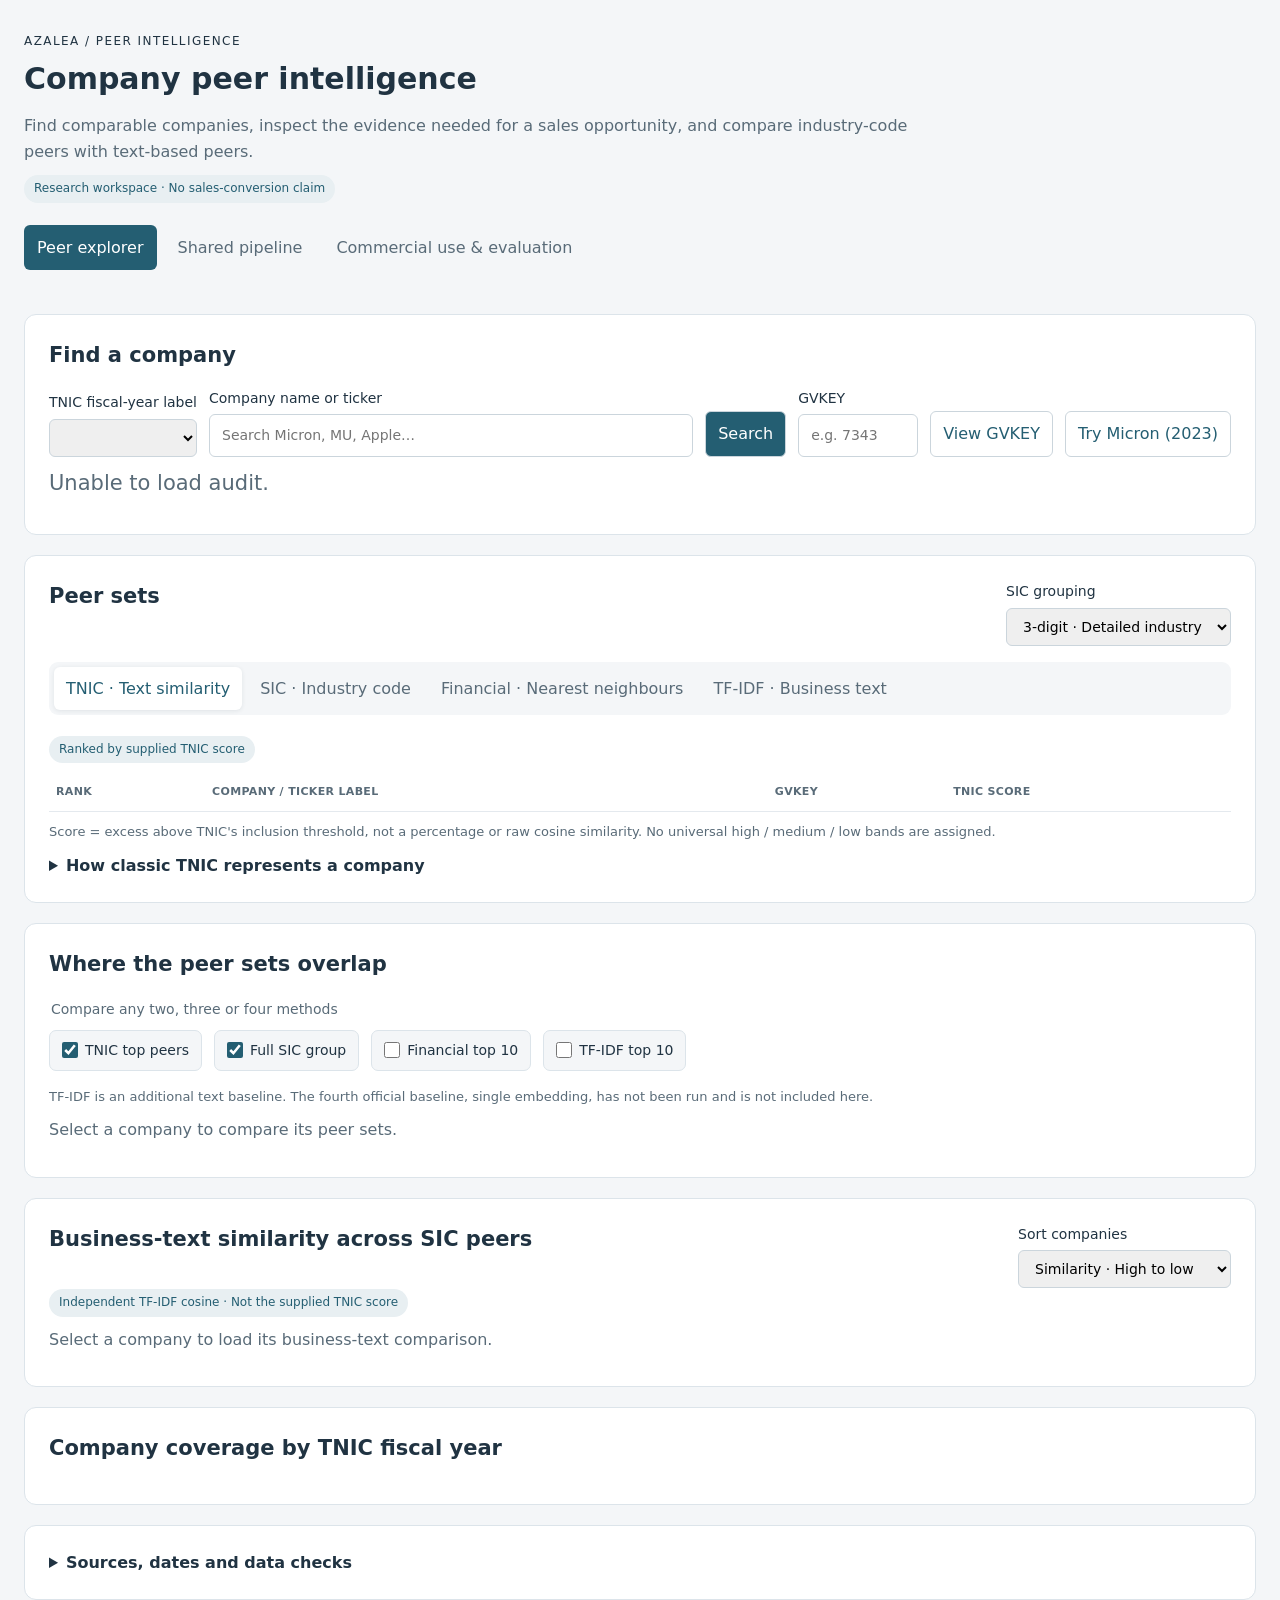
==== baseline/explorer.html @ 3f866d39 "feat: consolidate peer explorer and EDGAR workspace" ====
<!doctype html>
<html lang="en"><meta charset="utf-8"><meta name="viewport" content="width=device-width,initial-scale=1"><title>Azalea | Peer intelligence workspace</title>
<style>
:root{--ink:#203342;--muted:#596b78;--line:#dce4ea;--accent:#245e72;--bg:#f4f6f8;--soft:#e8eff2}*{box-sizing:border-box}body{margin:0;background:var(--bg);color:var(--ink);font:16px/1.6 system-ui,sans-serif}main{max-width:1440px;margin:auto;padding:32px 24px}h1{font-size:30px;margin:4px 0}h2{font-size:21px;margin:0 0 14px}h3{font-size:17px;margin:18px 0 8px}p{color:var(--muted);margin:10px 0}.eyebrow{font-size:12px;letter-spacing:.12em}.card{background:white;padding:24px;border:1px solid var(--line);border-radius:12px;margin:20px 0;min-width:0}.metrics{display:grid;grid-template-columns:repeat(4,1fr);gap:16px;margin-top:24px}.metric{background:white;border:1px solid var(--line);border-radius:10px;padding:18px}.metric strong{display:block;font-size:25px;font-weight:600}.small{font-size:13px;color:var(--muted)}input,select,button{font:inherit;padding:9px 12px;border:1px solid #cbd5dc;border-radius:6px}button{background:var(--accent);color:white;cursor:pointer}button:disabled{opacity:.45;cursor:default}button.secondary{background:white;color:var(--accent)}.controls{display:flex;gap:12px;flex-wrap:wrap;align-items:end}label{display:flex;flex-direction:column;gap:5px;font-size:14px}.search{flex:1;min-width:220px}#search{width:100%}#firm{width:120px}#results{display:grid;gap:6px;margin-top:12px}#results:empty{display:none}.result{text-align:left;background:#edf3f5;color:var(--ink);border:1px solid var(--line)}.selection{font-size:21px;margin-bottom:4px}.table-wrap{overflow-x:auto}table{width:100%;border-collapse:collapse}th,td{text-align:left;padding:10px 7px;border-bottom:1px solid #e4e9ee;font-size:14px;font-variant-numeric:tabular-nums;vertical-align:top}th{font-size:11px;color:var(--muted);text-transform:uppercase;letter-spacing:.03em}.company-link{padding:0;border:0;background:none;color:var(--accent);text-align:left;font:inherit}.score{white-space:nowrap}.bar{display:inline-block;background:var(--accent);height:8px;margin-left:10px;border-radius:2px}.row{display:flex;gap:12px;align-items:center;margin:5px;font-size:13px}.row span{min-width:45px}.row i{height:9px;background:var(--accent)}#coverage{max-height:270px;overflow:auto}details summary{cursor:pointer;font-weight:600}.badge{display:inline-block;border-radius:20px;background:var(--soft);color:var(--accent);padding:4px 10px;font-size:12px}.pending{background:#f6eee1;color:#785a23}.split{display:grid;grid-template-columns:1fr 1fr;gap:20px;align-items:start}.split>.card{margin-top:0}.tabs{display:flex;gap:8px;margin:22px 0 8px;flex-wrap:wrap}.tabs button{background:transparent;color:var(--muted);border:1px solid transparent}.tabs button[aria-selected=true]{background:var(--accent);color:white}.page[hidden]{display:none}.steps{display:grid;grid-template-columns:repeat(4,1fr);gap:16px}.step{border-left:3px solid var(--line);padding-left:15px}.step strong{display:block}.step p{font-size:14px}.flow{display:flex;gap:8px;flex-wrap:wrap;align-items:center}.flow span{padding:7px 12px;background:var(--soft);border-radius:6px;font-size:14px}.flow b{color:var(--muted);font-weight:400}.pagination{display:flex;gap:10px;align-items:center;margin-top:16px;flex-wrap:wrap}a{color:var(--accent)}.page-intro{max-width:900px}@media(max-width:1050px){.split{grid-template-columns:1fr}.steps{grid-template-columns:repeat(2,1fr)}}@media(max-width:700px){main{padding:18px 12px}.card{padding:18px}.metrics{grid-template-columns:repeat(2,1fr)}.steps{grid-template-columns:1fr}.bar{display:none}}
.method-tabs{margin-top:16px;display:flex;gap:6px;padding:5px;background:var(--bg);border-radius:9px;width:fit-content;max-width:100%;margin-bottom:20px}.method-tabs button{background:transparent;color:var(--muted);border:0}.method-tabs button[aria-selected=true]{background:white;color:var(--accent);box-shadow:0 1px 4px #20334218}.method-panel .table-wrap{max-height:460px;overflow:auto}.method-panel[hidden],#venn-content[hidden]{display:none}.comparison-heading{display:flex;justify-content:space-between;align-items:start;gap:18px;flex-wrap:wrap}.venn-legend{display:flex;justify-content:center;gap:24px;flex-wrap:wrap;font-size:14px;margin-top:16px}.dot{display:inline-block;width:10px;height:10px;border-radius:50%;margin-right:7px}.tnic-dot{background:#245e72}.sic-dot{background:#6862a4}.venn-svg{display:block;width:100%;max-width:640px;margin:auto;height:auto}.venn-svg .set-a{fill:#245e7225;stroke:#245e72;stroke-width:2}.venn-svg .set-b{fill:#6862a425;stroke:#6862a4;stroke-width:2}.venn-svg text{fill:var(--ink);text-anchor:middle;font-family:inherit}.venn-svg .region-label{font-size:14px}.venn-svg .region-value{font-size:30px;font-weight:600}.set-totals{display:flex;gap:24px;justify-content:center;flex-wrap:wrap;font-size:14px}.set-totals strong{margin-left:6px}.shared-companies{display:flex;flex-wrap:wrap;gap:8px}.shared-company{background:var(--bg);color:var(--accent);font-size:13px;border:1px solid var(--line);padding:7px 10px}.comparison-heading h2{margin-bottom:0}
.heat-stats{display:grid;grid-template-columns:repeat(3,1fr);gap:14px;margin:18px 0}.heat-stat{border:1px solid var(--line);border-radius:9px;padding:14px}.heat-stat strong{display:block;font-size:24px;font-variant-numeric:tabular-nums}.heat-scale{display:flex;align-items:center;gap:12px;font-size:12px;color:var(--muted);margin:18px 0}.heat-scale i{display:block;flex:1;min-width:70px;max-width:320px;height:12px;background:linear-gradient(to right,rgb(245,250,251),rgb(36,94,114))}.heat-grid{display:grid;grid-template-columns:repeat(auto-fill,minmax(185px,1fr));gap:8px;max-height:640px;overflow:auto;padding:3px}.heat-cell{padding:11px;min-height:105px;position:relative;text-align:left;border:1px solid #7a8b9730;display:flex;flex-direction:column;gap:6px;justify-content:space-between}.heat-name{display:block;line-height:1.35;font-size:12px;padding-right:17px;overflow-wrap:anywhere}.heat-value{font-size:18px;font-variant-numeric:tabular-nums}.heat-symbol{font-size:11px}.heat-tag{position:absolute;right:7px;top:7px;display:inline-flex;width:18px;height:18px;align-items:center;justify-content:center;border:1px solid currentColor;border-radius:50%;font-size:11px;font-weight:600}.heat-cell.missing{background:var(--bg)!important;color:var(--muted)!important}.heat-cell:hover{outline:2px solid var(--accent);outline-offset:1px}#heatmap-content[hidden]{display:none}@media(max-width:600px){.heat-stats{grid-template-columns:1fr}.heat-grid{grid-template-columns:repeat(2,minmax(0,1fr))}.heat-scale{flex-wrap:wrap}}
.method-tabs{flex-wrap:wrap;width:auto}.financial-features{display:grid;grid-template-columns:repeat(5,minmax(0,1fr));gap:10px}.financial-features strong{font-size:21px}.overlap-controls{border:0;padding:0;margin:16px 0;display:flex;gap:12px;flex-wrap:wrap}.overlap-controls legend{font-size:14px;color:var(--muted);margin-bottom:10px}.overlap-controls label{display:flex;flex-direction:row;align-items:center;gap:7px;background:var(--bg);padding:8px 12px;border:1px solid var(--line);border-radius:7px;cursor:pointer}.overlap-controls input{padding:0;margin:0;width:16px;height:16px;accent-color:var(--accent)}.intersection-matrix{max-height:500px;overflow:auto}.intersection-matrix th{white-space:nowrap}.membership-dot{font-size:24px;line-height:1}.intersection-bar{height:6px;background:var(--accent);margin-top:5px}.region-button{font-size:12px;padding:5px 8px;white-space:nowrap}.region-button[aria-pressed=true]{background:var(--accent);color:white}#shared-companies{max-height:260px;overflow:auto}#financial-content[hidden]{display:none}@media(max-width:850px){.financial-features{grid-template-columns:repeat(2,minmax(0,1fr))}}
</style>
<main><div class="eyebrow">AZALEA / PEER INTELLIGENCE</div><h1>Company peer intelligence</h1><p class="page-intro">Find comparable companies, inspect the evidence needed for a sales opportunity, and compare industry-code peers with text-based peers.</p><span class="badge">Research workspace · No sales-conversion claim</span>
<nav class="tabs" role="tablist" aria-label="Workspace sections"><button id="tab-explorer" role="tab" aria-controls="explorer" aria-selected="true" data-tab="explorer">Peer explorer</button><button id="tab-pipeline" role="tab" aria-controls="pipeline" aria-selected="false" data-tab="pipeline">Shared pipeline</button><button id="tab-commercial" role="tab" aria-controls="commercial" aria-selected="false" data-tab="commercial">Commercial use & evaluation</button></nav>
<section id="explorer" class="page" role="tabpanel" aria-labelledby="tab-explorer">
<div id="metrics" class="metrics"></div>
<section class="card"><h2>Find a company</h2><form id="query" class="controls"><label>TNIC fiscal-year label<select id="year"></select></label><label class="search">Company name or ticker<input id="search" type="search" autocomplete="off" placeholder="Search Micron, MU, Apple…"></label><button type="button" id="search-button">Search</button><label>GVKEY<input id="firm" inputmode="numeric" pattern="[0-9]+" placeholder="e.g. 7343"></label><button class="secondary">View GVKEY</button><button type="button" class="secondary" id="micron">Try Micron (2023)</button></form><div id="results" aria-live="polite"></div><p id="selection" class="selection" aria-live="polite"></p><p id="selection-meta" class="small"></p><p id="identity-note" class="small"></p></section>
<section class="card"><div class="comparison-heading"><h2>Peer sets</h2><label>SIC grouping<select id="digits"><option value="2">2-digit · Broad industry</option><option value="3" selected>3-digit · Detailed industry</option></select></label></div>
<div class="method-tabs" role="tablist" aria-label="Peer selection method"><button id="method-tnic" role="tab" aria-controls="tnic-panel" aria-selected="true" data-method="tnic">TNIC · Text similarity</button><button id="method-sic" role="tab" aria-controls="sic-panel" aria-selected="false" data-method="sic">SIC · Industry code</button><button id="method-financial" role="tab" aria-controls="financial-panel" aria-selected="false" data-method="financial">Financial · Nearest neighbours</button><button id="method-tfidf" role="tab" aria-controls="tfidf-panel" aria-selected="false" data-method="tfidf">TF-IDF · Business text</button></div>
<section id="tnic-panel" class="method-panel" role="tabpanel" aria-labelledby="method-tnic"><span class="badge">Ranked by supplied TNIC score</span><p id="tnic-summary" class="small"></p><div class="table-wrap"><table><thead><tr><th>Rank</th><th>Company / ticker label</th><th>GVKEY</th><th>TNIC score</th></tr></thead><tbody id="peers"></tbody></table></div><p class="small">Score = excess above TNIC's inclusion threshold, not a percentage or raw cosine similarity. No universal high / medium / low bands are assigned.</p><details><summary>How classic TNIC represents a company</summary><p class="small">The classic TNIC-3 used here starts with 10-K product / business descriptions, retains selected nouns and proper nouns, and removes common words and geographic terms. Each retained word is represented as 1 if present and 0 otherwise. The vector is normalized, then compared with cosine similarity. A calibrated threshold defines the peer set.</p><p class="small">This is a binary bag-of-words representation, not a trained semantic embedding model. TF-IDF changes the word weights; modern embeddings learn vector representations. Newer embedding-based TNIC releases are separate from the classic TNIC-3 file loaded here. <a href="https://www.journals.uchicago.edu/doi/abs/10.1086/688176?af=R" target="_blank" rel="noopener noreferrer">Hoberg & Phillips (2016)</a>.</p></details></section>
<section id="sic-panel" class="method-panel" role="tabpanel" aria-labelledby="method-sic" hidden><p id="sic-summary" aria-live="polite"></p><p id="sic-meta" class="small"></p><p id="sic-counts" class="small"></p><p id="overlap" class="small"></p><div class="table-wrap"><table><thead><tr><th>Company / ticker label</th><th>SIC</th><th>In TNIC list?</th><th>SEC filing</th></tr></thead><tbody id="sic-peers"></tbody></table></div><div class="pagination"><button id="prev" class="secondary" type="button" disabled>Previous</button><span id="page-label" class="small"></span><button id="next" class="secondary" type="button" disabled>Next</button></div><p class="small">SIC membership is a shared industry code, not a similarity score. Peers are alphabetical and unranked; self is excluded. The universe is restricted to TNIC-year companies with an unambiguous mapping and an observed SEC SIC.</p><p id="sic-coverage" class="small"></p></section>
<section id="financial-panel" class="method-panel" role="tabpanel" aria-labelledby="method-financial" hidden><span class="badge">Official baseline 3 · Financial features only</span><p id="financial-status" aria-live="polite">Select a company to load financial neighbours.</p><div id="financial-content" hidden><h3>Selected company's financial profile</h3><div class="financial-features" id="financial-features"></div><p id="financial-meta" class="small"></p><div class="table-wrap"><table><thead><tr><th>Rank</th><th>Company / ticker</th><th>Distance ↓</th><th>Assets $bn</th><th>Net margin</th><th>Revenue growth</th><th>Liabilities / assets</th><th>Net PPE / assets</th><th>Filing</th></tr></thead><tbody id="financial-peers"></tbody></table></div><p class="small">Lower Euclidean distance means a closer financial profile. Five equally weighted features are winsorized at the 1st / 99th percentiles and z-scored within the complete-case annual cohort. Table values are the original reported / derived values, before clipping. Missing values are not imputed.</p><details><summary>Feature definitions and coverage</summary><p class="small">Size = natural log of assets; net margin = net income / revenue; growth = current / prior annual revenue − 1 using the same revenue tag; leverage proxy = total liabilities / assets (not debt / assets); capital intensity = net PPE / assets. Net PPE includes the reported combined finance-lease ROU asset amount when the plain net PPE tag is unavailable. USD, consolidated US-GAAP annual facts only.</p><p class="small">Latest non-amended 10-K filed within the selected calendar year. Fiscal period ends can differ across companies. Only profiles with all five features are eligible. This descriptive comparison uses the static identifier snapshot and is not a historical predictive backtest.</p></details></div></section>
<section id="tfidf-panel" class="method-panel" role="tabpanel" aria-labelledby="method-tfidf" hidden><span class="badge">Additional text baseline · Not single embedding</span><p id="tfidf-status" aria-live="polite">Open this tab to rank Business-text peers.</p><div class="table-wrap"><table><thead><tr><th>Rank</th><th>Company / ticker</th><th>TF-IDF cosine ↑</th><th>Text filed</th></tr></thead><tbody id="tfidf-peers"></tbody></table></div><p class="small">Top 10 from the full eligible annual Business-text corpus, not restricted to the SIC group. Uses the same descriptive TF-IDF vectors as the heatmap. Single semantic embedding remains a separate, unbuilt official baseline.</p></section></section>
<section class="card" id="comparison"><h2>Where the peer sets overlap</h2><p id="venn-company" class="small"></p><fieldset class="overlap-controls"><legend>Compare any two, three or four methods</legend><label><input type="checkbox" name="compare-method" value="tnic" checked> TNIC top peers</label><label><input type="checkbox" name="compare-method" value="sic" checked> Full SIC group</label><label><input type="checkbox" name="compare-method" value="financial"> Financial top 10</label><label><input type="checkbox" name="compare-method" value="tfidf"> TF-IDF top 10</label></fieldset><p class="small">TF-IDF is an additional text baseline. The fourth official baseline, single embedding, has not been run and is not included here.</p><p id="venn-state" aria-live="polite">Select a company to compare its peer sets.</p><div id="venn-content" hidden><div class="venn-legend" id="set-legend"></div><div id="venn-chart"></div><div id="set-totals" class="set-totals"></div><p class="small" id="venn-note"></p><h3 id="shared-title">Companies in the intersection</h3><div id="shared-companies" class="shared-companies"></div></div></section>
<section class="card" id="text-heatmap"><div class="comparison-heading"><div><h2>Business-text similarity across SIC peers</h2><p id="heatmap-company" class="small"></p></div><label>Sort companies<select id="heat-sort"><option value="score">Similarity · High to low</option><option value="name">Company name · A to Z</option></select></label></div><span class="badge">Independent TF-IDF cosine · Not the supplied TNIC score</span><p id="heatmap-state" aria-live="polite">Select a company to load its business-text comparison.</p><div id="heatmap-content" hidden><div class="heat-stats" id="heat-stats"></div><p id="heatmap-scope" class="small"></p><div class="heat-scale"><span>0 · Less shared vocabulary</span><i aria-hidden="true"></i><span>1 · Same vector</span></div><p class="small">T = also selected in the displayed TNIC peer list. Gray = no matched text; missing scores are not zero.</p><div id="heat-grid" class="heat-grid" role="group" aria-label="Each tile shows a SIC company's business-text similarity to the selected company"></div><p class="small">Scores use the same annual Business-text representation and fixed 0–1 color scale for both peer methods. Higher values indicate more similar vocabulary, not validated product need. TNIC is itself based on word overlap, so this is a lexical diagnostic rather than independent evidence of business quality.</p><details><summary>How this text comparison is computed</summary><p class="small">Latest non-amended 10-K filed during the selected calendar year, matched by exact accession number to Item 1 Business text. The descriptive-year corpus supplies IDF weights. Tokens use lowercase letter unigrams, a fixed English / filing stop list, sublinear term frequency, smoothed IDF and L2 normalization. Very short texts and overly common / unique terms are excluded. This is not a TNIC replication or a prediction backtest.</p><p id="heatmap-source" class="small"></p></details></div></section>
<section class="card"><h2>Company coverage by TNIC fiscal year</h2><div id="coverage" role="img" aria-label="Number of companies in the TNIC source for each fiscal year"></div></section>
<section class="card"><details><summary>Sources, dates and data checks</summary><p id="checks"></p><p id="sic-source" class="small"></p><ul><li>TNIC self links are excluded; score ties use GVKEY. Short peer lists are not backfilled.</li><li>TNIC fiscal-year labels are not public-availability dates. The side-by-side view is descriptive, not a point-in-time predictive backtest.</li><li>SIC uses the latest eligible 10-K / 10-Q observation filed within the loaded calendar year, through December 31. No later-year SIC is substituted.</li><li>Company names and ticker labels come from a public static identifier snapshot and may reflect later names. Ambiguous matches remain unresolved.</li></ul><p class="small">Sources: <a href="https://hobergphillips.tuck.dartmouth.edu/industryclass.htm" target="_blank" rel="noopener noreferrer">Hoberg–Phillips TNIC</a> · <a href="https://www.sec.gov/dera/data/financial-statement-data-sets.html" target="_blank" rel="noopener noreferrer">SEC Financial Statement Data Sets</a> · <a href="https://github.com/Wenzhi-Ding/Std_Security_Code" target="_blank" rel="noopener noreferrer">Public identifier mapping</a></p></details></section></section>
<section id="pipeline" class="page" role="tabpanel" aria-labelledby="tab-pipeline" hidden>
<section class="card"><h2>Shared pipeline</h2><p>The common workflow for representing companies, combining similarity signals, selecting peers and evaluating the results.</p><div class="flow"><span>Public filings & financials</span><b>→</b><span>Company representations</span><b>→</b><span>Separate similarity scores</span><b>→</b><span>Late fusion</span><b>→</b><span>Peer sets & evidence</span></div></section>
<section class="card"><h2>Company representations</h2><div class="table-wrap"><table><thead><tr><th>Representation</th><th>What it captures</th><th>Required check</th><th>Current state</th></tr></thead><tbody><tr><td>TF-IDF per filing section</td><td>Shared product, risk and management vocabulary</td><td>Remove or down-weight boilerplate; fit vocabulary using training data</td><td><span class="badge">2023 TF-IDF ranks ready</span></td></tr><tr><td>Dense embeddings per section</td><td>Meaning beyond identical words</td><td>Compare a general model with a finance-tuned model</td><td><span class="badge pending">Not run</span></td></tr><tr><td>Structured LLM summaries → embeddings</td><td>Comparable business descriptions with less noise</td><td>Preserve source excerpts and check for knowledge of later events</td><td><span class="badge pending">Not run</span></td></tr><tr><td>Financial fundamentals</td><td>Size, margins, growth, leverage and capital intensity</td><td>Consistent definitions, availability dates and training-only scaling within the temporal design</td><td><span class="badge">2023 financial neighbours ready</span></td></tr></tbody></table></div><p class="small">Downloaded text: 10-K Business (Item 1) and 10-Q Risk Factors (Part II, Item 1A). The 2023 Business cohort is linked and screened for this diagnostic; annual risk factors, MD&A and broader filing / text-quality validation remain to be completed. Quarterly risk text may only describe changes or refer back to the annual report.</p></section>
<section class="card"><div class="steps"><div class="step"><strong>Combine signals</strong><p>Keep business, risk, MD&A and financial similarity separate. Combine their scores by weighted late fusion. Learn or select weights on validation data; none are claimed as trained here.</p><span class="badge pending">Fusion not run</span></div><div class="step"><strong>Select peers</strong><p>Start with top 10; also test thresholds and size-constrained selection. Preserve each signal's contribution and evidence. TNIC top-10 selection is available now.</p><span class="badge">TNIC selection available</span></div><div class="step"><strong>Baselines</strong><p>SIC at 2 and 3 digits; official TNIC; fundamentals-only nearest neighbours; one embedding model without fusion. TF-IDF is also required as a simple text baseline.</p><span class="badge">SIC, TNIC & financial available</span></div><div class="step"><strong>Explain and evaluate</strong><p>Use the same eligible companies and dates for comparisons. Evaluate peer relevance and the chosen downstream task; report uncertainty and coverage.</p><span class="badge pending">Outcome evaluation pending</span></div></div></section>
<section class="card"><h2>Direction 4 · Peer-relative metrics</h2><p>Compute a company metric minus its peers' mean or median, then compare raw metrics, SIC-relative metrics, TNIC-relative metrics and our peer-relative metrics on a preselected future outcome. This is a separate quantitative research test; the peer explorer does not yet report a predictive win.</p></section>
</section>
<section id="commercial" class="page" role="tabpanel" aria-labelledby="tab-commercial" hidden>
<section class="card"><h2>From an existing customer to a comparable prospect</h2><p>Business scenario: company A uses an S&P product. Find company B with comparable business activities and a supported reason to investigate a similar need. This workspace contains no customer purchase records or product-fit labels.</p><div class="flow"><span>Known customer A</span><b>→</b><span>Comparable company B</span><b>→</b><span>Evidence of a similar need</span><b>→</b><span>Adapted sales approach</span><b>→</b><span>Business review</span></div></section>
<section class="card"><h2>What a recommendation needs to explain</h2><div class="table-wrap"><table><thead><tr><th>Question</th><th>Evidence to show</th><th>Current availability</th></tr></thead><tbody><tr><td>Why is B comparable to A?</td><td>Products, markets, customers, business model and scale; linked filing excerpts</td><td>TNIC ranking and SIC groups available; pair-level explanations pending</td></tr><tr><td>Why might B need a similar product?</td><td>Explicit disclosed challenges or workflows mapped to a validated product capability</td><td>Needs product catalogue and validated use-case rules</td></tr><tr><td>What can sales reuse?</td><td>Supported common needs and a value proposition approved for the product</td><td>Needs sales input; no outreach text generated</td></tr><tr><td>What should change for B?</td><td>Differences in geography, size, customers and risk exposure</td><td>Needs structured evidence and feature extraction</td></tr></tbody></table></div><p class="small">SIC answers “same industry?” TNIC answers “similar product-market text?” Our future method must test whether additional signals identify more useful peers. Similarity alone does not establish demand or purchase intent.</p></section>
<section class="card"><h2>How to tell whether we beat the baseline</h2><div class="table-wrap"><table><thead><tr><th>Evaluation track</th><th>Comparison</th><th>Measure</th><th>Needed before scoring</th></tr></thead><tbody><tr><td>Sales-peer relevance</td><td>SIC, TNIC and our recommendations for the same seed companies</td><td>Blinded expert relevance ratings; Precision@k / nDCG@k when judged labels exist</td><td>Agreed relevance criteria and a held-out review set</td></tr><tr><td>Product fit</td><td>Ability to retrieve accounts with independently established similar product needs</td><td>Precision / recall or ranking quality against validated labels</td><td>Product catalogue and permitted customer or expert-labelled data</td></tr><tr><td>Direction 4 research</td><td>Raw, SIC-relative, TNIC-relative and our peer-relative financial features</td><td>Preselected held-out MAE / RMSE or task-appropriate metrics, with paired confidence intervals</td><td>Financial features, outcomes and verified availability dates</td></tr></tbody></table></div><p class="small">There are no measured wins on this page. Higher internal similarity scores are not evidence of better sales recommendations or improved prediction. Conversion lift requires an actual outcome study.</p></section>
</section></main>
<script>
const $=id=>document.getElementById(id);let peerRequest=0,searchRequest=0,sicRequest=0,sicOffset=0,current=null,heatRequest=0,heatData=null,financialRequest=0,textRankRequest=0,overlapRequest=0;
function el(tag,text,cls){const n=document.createElement(tag);if(text!==undefined)n.textContent=text;if(cls)n.className=cls;return n}
function tabView(id){for(const b of document.querySelectorAll('[data-tab]'))b.setAttribute('aria-selected',String(b.dataset.tab===id));for(const p of document.querySelectorAll('.page'))p.hidden=p.id!==id}
for(const b of document.querySelectorAll('[data-tab]'))b.addEventListener('click',()=>tabView(b.dataset.tab));
function methodView(id){for(const b of document.querySelectorAll('[data-method]'))b.setAttribute('aria-selected',String(b.dataset.method===id));for(const name of ['tnic','sic','financial','tfidf'])$(name+'-panel').hidden=name!==id;if(id==='tfidf'&&current)loadTextRank()}
for(const b of document.querySelectorAll('[data-method]'))b.addEventListener('click',()=>methodView(b.dataset.method));
const methodColors={tnic:'#245e72',sic:'#6862a4',financial:'#9a672b',tfidf:'#397857'};
function resetOverlap(message){++overlapRequest;$('venn-company').textContent='';$('venn-content').hidden=true;$('venn-state').textContent=message;$('venn-chart').replaceChildren();$('shared-companies').replaceChildren();$('set-legend').replaceChildren();$('set-totals').replaceChildren()}
function clearComparison(message){clearHeatmap(message);resetOverlap(message)}
function showRegion(d,r){$('shared-title').textContent=`${r.members.map(id=>d.sets.find(x=>x.id===id).label).join(' + ')}${d.sets.length>2?' only among selected methods':''} (${r.count})`;$('shared-companies').replaceChildren();for(const c of r.companies){let button=el('button',(c.name||'GVKEY '+c.gvkey)+(c.ticker?' · '+c.ticker:''),'shared-company');button.type='button';button.addEventListener('click',()=>{$('firm').value=c.gvkey;peers()});$('shared-companies').append(button)}if(!r.count)$('shared-companies').append(el('p','No companies in this exact intersection. Select another intersection with companies.','small'));for(const b of document.querySelectorAll('[data-region]'))b.setAttribute('aria-pressed',String(Number(b.dataset.region)===r.mask))}
function renderTwoSets(d){const [a,b]=d.sets,i=d.intersection_count,left=a.count-i,right=b.count-i;const circle=(x,r,cls)=>`<circle cx="${x}" cy="145" r="${r}" class="${cls}"/>`;const region=(x,label,n)=>`<text x="${x}" y="136" class="region-label">${label}</text><text x="${x}" y="173" class="region-value">${n}</text>`;let shapes='',labels='';if(i===0){shapes=circle(155,112,'set-a')+circle(445,112,'set-b');labels=region(155,a.label+' only',left)+region(300,'Shared',0)+region(445,b.label+' only',right)}else if(i===a.count&&i===b.count){shapes=circle(300,120,'set-a');labels=region(300,'Shared',i)}else if(i===a.count){shapes=circle(330,130,'set-b')+circle(270,65,'set-a');labels=region(270,'Shared',i)+region(410,b.label+' only',right)}else if(i===b.count){shapes=circle(270,130,'set-a')+circle(330,65,'set-b');labels=region(190,a.label+' only',left)+region(330,'Shared',i)}else{shapes=circle(225,115,'set-a')+circle(375,115,'set-b');labels=region(160,a.label+' only',left)+region(300,'Shared',i)+region(440,b.label+' only',right)}let chart=$('venn-chart');chart.innerHTML=`<svg class="venn-svg" viewBox="0 0 600 295" role="img" aria-label="${a.label}: ${a.count}; ${b.label}: ${b.count}; shared: ${i}"><title>Selected peer-set intersection</title>${shapes}${labels}</svg>`;chart.querySelector('.set-a')?.style.setProperty('stroke',methodColors[a.id]);for(const node of chart.querySelectorAll('.set-a'))node.style.fill=methodColors[a.id]+'25';chart.querySelector('.set-b')?.style.setProperty('stroke',methodColors[b.id]);for(const node of chart.querySelectorAll('.set-b'))node.style.fill=methodColors[b.id]+'25';for(const [label,value] of [[a.label+' only',left],['Shared',i],[b.label+' only',right]]){let n=el('span',label+' ');n.append(el('strong',value));$('set-totals').append(n)}}
function renderMultiCircles(d){
 const chart=$('venn-chart'),three=d.sets.length===3;
 const centers=three?[[240,155],[400,155],[320,285]]:[[250,175],[390,175],[250,305],[390,305]];
 const labels=three?[[150,36],[490,36],[320,447]]:[[145,42],[495,42],[145,442],[495,442]];
 let svg='<svg class="venn-svg" viewBox="0 0 640 470" role="img" aria-label="'+d.sets.length+' overlapping peer-set circles"><title>Selected peer sets: schematic circles</title>';
 d.sets.forEach((set,i)=>{const [x,y]=centers[i],color=methodColors[set.id];svg+=`<circle cx="${x}" cy="${y}" r="145" fill="${color}20" stroke="${color}" stroke-width="2.5"/><text x="${labels[i][0]}" y="${labels[i][1]}" text-anchor="middle" fill="${color}" font-size="17" font-weight="650">${set.label} · ${set.count}</text>`});
 if(three){const positions={1:[175,130],2:[465,130],4:[320,372],3:[320,102],5:[230,270],6:[410,270],7:[320,225]};for(const r of d.regions){const [x,y]=positions[r.mask];svg+=`<text x="${x}" y="${y}" text-anchor="middle" class="region-value">${r.count}</text>`}}
 else svg+=`<text x="320" y="230" text-anchor="middle" font-size="16" fill="#203342">All four</text><text x="320" y="266" text-anchor="middle" class="region-value">${d.intersection_count}</text>`;
 chart.innerHTML=svg+'</svg>';
 chart.append(el('h3','Explore exact intersections'));
 const choices=el('div');choices.style.cssText='display:flex;flex-wrap:wrap;gap:10px;margin:14px 0';
 for(const r of d.regions){const label=r.members.map(id=>d.sets.find(x=>x.id===id).label).join(' + '),button=el('button',label+' only · '+r.count,'secondary region-button');button.type='button';button.dataset.region=r.mask;button.setAttribute('aria-pressed','false');button.addEventListener('click',()=>showRegion(d,r));choices.append(button)}chart.append(choices)
}
async function loadOverlap(){const company=current;if(!company)return;const methods=[...document.querySelectorAll('[name="compare-method"]:checked')].map(n=>n.value);resetOverlap(methods.length<2?'Choose at least two methods.':'Loading selected peer sets…');if(methods.length<2)return;const request=overlapRequest;try{const r=await fetch(`/api/overlap?year=${company.year}&gvkey=${company.gvkey}&digits=${$('digits').value}&methods=${methods.join(',')}`);if(!r.ok)throw Error('Unable to compare these methods.');const d=await r.json();if(request!==overlapRequest||company!==current)return;if(!d.available){$('venn-state').textContent=d.reason;return}$('venn-state').textContent='';$('venn-content').hidden=false;$('venn-company').textContent=`${company.company.name||'GVKEY '+company.gvkey} · ${company.year} · ${d.intersection_count} shared by all ${d.sets.length} selected methods · ${d.union_count} in the union`;for(const set of d.sets){let node=el('span'),dot=el('i',undefined,'dot');dot.style.background=methodColors[set.id];node.append(dot,document.createTextNode(set.label+' '),el('strong',set.count));$('set-legend').append(node)}if(d.sets.length===2)renderTwoSets(d);else renderMultiCircles(d);$('venn-note').textContent=(d.sets.length===2?'Schematic circles; area is not proportional to counts. ':'Schematic circles; area is not proportional to counts. '+(d.sets.length===4?'Four circles cannot show every possible exact combination; use the buttons below for all 15 exact combinations. ':'Numbers mark the seven exact membership regions. ')+'Click an intersection button to inspect its companies. ')+d.notes.join(' ')+' Different methods have different eligible coverage. Absence means not in the observed selected set; overlap is not a quality score.';const shared=d.regions.find(r=>r.members.length===d.sets.length);showRegion(d,shared)}catch(e){if(request===overlapRequest)$('venn-state').textContent=e.message}}
for(const box of document.querySelectorAll('[name="compare-method"]'))box.addEventListener('change',loadOverlap);
function percent(value){return (value*100).toFixed(1)+'%'}
function profileValues(p){return [(p.raw.assets/1e9).toFixed(2),percent(p.features.net_margin),percent(p.features.revenue_growth),percent(p.features.liabilities_assets),percent(p.features.ppe_assets)]}
async function loadFinancial(){const company=current,request=++financialRequest;if(!company)return;$('financial-content').hidden=true;$('financial-peers').replaceChildren();$('financial-features').replaceChildren();$('financial-status').textContent='Loading financial-only neighbours…';try{let prep=await fetch(`/api/financial/prepare?year=${company.year}`,{method:'POST'});if(!prep.ok)throw Error('Unable to start financial preparation.');let job=await prep.json();while(job.state==='running'){if(request!==financialRequest||company!==current)return;$('financial-status').textContent=job.message;await new Promise(resolve=>setTimeout(resolve,2000));if(request!==financialRequest||company!==current)return;let progress=await fetch(`/api/financial/status?year=${company.year}`);if(!progress.ok)throw Error('Unable to read preparation progress.');job=await progress.json()}if(request!==financialRequest||company!==current)return;if(job.state!=='ready'){$('financial-status').textContent=job.message;return}sic();let r=await fetch(`/api/financial?year=${company.year}&gvkey=${company.gvkey}`);if(!r.ok)throw Error('Unable to load financial neighbours.');let d=await r.json();if(request!==financialRequest||company!==current)return;if(!d.available){$('financial-status').textContent=d.reason;return}$('financial-status').textContent=`Top ${d.peers.length} neighbours from ${d.total_candidates+1} complete financial profiles. No text or SIC restriction is used.`;$('financial-content').hidden=false;let labels=['Assets ($bn)','Net margin','Revenue growth','Liabilities / assets','Net PPE / assets'];profileValues(d.company).forEach((v,i)=>{let box=el('div',undefined,'heat-stat');box.append(el('span',labels[i],'small'),el('strong',v));$('financial-features').append(box)});$('financial-meta').textContent=`Source 10-K filed ${d.company.filed}; fiscal period ${d.company.period}. Annual revenues compared with period ${d.company.raw.prior_period}.`;for(const c of d.peers){let row=el('tr');row.append(el('td',c.rank),companyCell(c),el('td',c.distance.toFixed(4)));for(const value of profileValues(c.profile))row.append(el('td',value));let cell=el('td'),link=sourceLink({filed:c.profile.filed,source_url:`https://www.sec.gov/Archives/edgar/data/${Number(c.cik)}/${c.profile.adsh.replaceAll('-','')}/${c.profile.adsh}-index.htm`});cell.append(link);row.append(cell);$('financial-peers').append(row)}}catch(e){if(request===financialRequest)$('financial-status').textContent=e.message}}
async function loadTextRank(){const company=current,request=++textRankRequest;if(!company)return;$('tfidf-status').textContent='Ranking the full Business-text corpus…';$('tfidf-peers').replaceChildren();try{let r=await fetch(`/api/tfidf?year=${company.year}&gvkey=${company.gvkey}`);if(!r.ok)throw Error('Unable to rank TF-IDF peers.');let d=await r.json();if(request!==textRankRequest||company!==current)return;if(!d.available){$('tfidf-status').textContent=d.reason;return}$('tfidf-status').textContent=`Top ${d.peers.length} from ${d.total_candidates} eligible other companies. Focal Business text filed ${d.focal_filed}.`;for(const c of d.peers){let row=el('tr');row.append(el('td',c.rank),companyCell(c),el('td',c.score.toFixed(4)),el('td',c.filed));$('tfidf-peers').append(row)}}catch(e){if(request===textRankRequest)$('tfidf-status').textContent=e.message}}


function clearHeatmap(message){++heatRequest;heatData=null;$('heatmap-content').hidden=true;$('heatmap-state').textContent=message;$('heatmap-company').textContent='';$('heat-grid').replaceChildren();$('heat-stats').replaceChildren()}
function heatColor(score){let c=[245,250,251].map((x,i)=>Math.round(x+([36,94,114][i]-x)*score));let lum=c.map(x=>{let v=x/255;return v<=.04045?v/12.92:((v+.055)/1.055)**2.4});let l=.2126*lum[0]+.7152*lum[1]+.0722*lum[2];return {background:`rgb(${c.join(',')})`,color:l>.179?'#000000':'#ffffff'}}
function renderHeatmap(){if(!heatData)return;const d=heatData,items=d.companies.filter(c=>c.in_sic);if($('heat-sort').value==='name')items.sort((a,b)=>(a.name||'').localeCompare(b.name||''));else items.sort((a,b)=>(b.score??-1)-(a.score??-1)||(a.name||'').localeCompare(b.name||''));$('heat-grid').replaceChildren();for(const c of items){let button=el('button',undefined,'heat-cell'+(c.score===null?' missing':''));button.type='button';let name=c.name||'GVKEY '+c.gvkey;let value=c.score===null?'N/A':c.score.toFixed(4);button.setAttribute('aria-label',`${name}: TF-IDF cosine ${value}${c.in_tnic?', selected by TNIC':''}`);button.title=`${name} · ${c.ticker||'No ticker label'} · GVKEY ${c.gvkey}${c.filed?' · Text filed '+c.filed:' · No matched text'}`;if(c.score!==null)Object.assign(button.style,heatColor(c.score));button.append(el('span',name,'heat-name'),el('span',value,'heat-value'),el('span',c.ticker||'GVKEY '+String(c.gvkey).padStart(6,'0'),'heat-symbol'));if(c.in_tnic)button.append(el('span','T','heat-tag'));button.addEventListener('click',()=>{$('firm').value=c.gvkey;peers()});$('heat-grid').append(button)}$('heat-grid').scrollTop=0}
async function loadHeatmap(){const company=current,request=++heatRequest;if(!company)return;$('heatmap-state').textContent='Loading independent business-text scores…';try{const r=await fetch(`/api/heatmap?year=${company.year}&gvkey=${company.gvkey}&digits=${$('digits').value}`);if(!r.ok)throw Error('Unable to load text similarity.');const d=await r.json();if(request!==heatRequest||company!==current)return;if(!d.available){clearHeatmap(d.reason);return}heatData=d;$('heatmap-state').textContent='';$('heatmap-content').hidden=false;$('heatmap-company').textContent=`Similarity to ${company.company.name||'GVKEY '+company.gvkey} · ${d.year} filing cohort · SIC ${$('digits').value}-digit group`;$('heat-stats').replaceChildren();for(const [key,title] of [['tnic','TNIC displayed peers'],['sic','All SIC peers'],['sic_not_tnic','SIC peers outside TNIC list']]){let g=d.groups[key],card=el('div',undefined,'heat-stat');card.append(el('span',title,'small'),el('strong',g.mean===null?'N/A':g.mean.toFixed(4)),el('span',`Mean cosine · ${g.scored} / ${g.total} scored`,'small'));$('heat-stats').append(card)}$('heatmap-scope').textContent=`All ${d.groups.sic.total} SIC company names are shown below (${d.groups.sic.scored} with scores), including companies beyond the current table page. TNIC's summary uses its displayed peer list and may include companies outside this SIC group.`;$('heatmap-source').textContent=`Focal-company Business text: accession ${d.focal_accession}, filed ${d.focal_filed}. Missing peer texts are excluded from means and displayed as N/A.`;renderHeatmap()}catch(e){if(request===heatRequest)clearHeatmap(e.message)}}
$('heat-sort').addEventListener('change',renderHeatmap);

function sourceLink(c){let a=el('a',c.filed);a.href=c.source_url;a.target='_blank';a.rel='noopener noreferrer';a.setAttribute('aria-label','SEC filing dated '+c.filed);return a}
function companyCell(c){let td=el('td'),b=el('button',c.name||'Unresolved company','company-link');b.type='button';b.addEventListener('click',()=>{$('firm').value=c.gvkey;peers()});td.append(b);if(c.ticker)td.append(el('div',c.ticker,'small'));return td}
async function sic(){const request=++sicRequest;const company=current;if(!company)return;$('sic-peers').replaceChildren();$('sic-summary').textContent='Loading SIC group…';clearComparison('Loading the peer-set comparison…');for(let id of ['sic-meta','sic-counts','overlap','sic-coverage','page-label'])$(id).textContent='';$('prev').disabled=true;$('next').disabled=true;try{const u=`/api/sic?year=${company.year}&gvkey=${company.gvkey}&digits=${$('digits').value}&offset=${sicOffset}`;let r=await fetch(u);if(!r.ok)throw Error('Unable to load SIC group.');let d=await r.json();if(request!==sicRequest||company!==current)return;if(!d.available){$('sic-summary').textContent=d.reason;loadOverlap();clearHeatmap(d.reason);return}loadOverlap();loadHeatmap();$('sic-summary').textContent=`SIC ${d.company.sic} → ${d.digits}-digit group ${d.prefix} · ${d.total_peers.toLocaleString('en-US')} peers`;$('sic-meta').append(document.createTextNode(`Company SIC from SEC filing `),sourceLink(d.company),document.createTextNode(`. Observation cutoff: ${d.as_of}.`));$('sic-counts').textContent=`Peer counts: 2-digit ${d.group_counts['2']} · 3-digit ${d.group_counts['3']}`;$('overlap').textContent=`This SIC group includes ${d.overlap} of the ${d.tnic_displayed} displayed TNIC peers; ${d.tnic_sic_covered} of those TNIC peers have observed SIC codes.`;for(let c of d.peers){let tr=el('tr');tr.append(companyCell(c),el('td',c.sic),el('td',c.in_tnic_top_k?'Yes':'No'));let td=el('td');td.append(sourceLink(c));tr.append(td);$('sic-peers').append(tr)}$('sic-coverage').textContent=`SIC coverage: ${d.sic_covered.toLocaleString('en-US')} of ${d.universe_total.toLocaleString('en-US')} TNIC companies in ${d.source_year}. Missing or ambiguous links are excluded from this group.`;$('page-label').textContent=d.total_peers?`${d.offset+1}–${Math.min(d.offset+d.limit,d.total_peers)} of ${d.total_peers} · Alphabetical order`:'No other companies in this group';$('prev').disabled=d.offset===0;$('next').disabled=d.offset+d.limit>=d.total_peers}catch(e){if(request===sicRequest){$('sic-summary').textContent=e.message;clearComparison(e.message)}}}
async function peers(auto=false){const request=++peerRequest;++sicRequest;++financialRequest;++textRankRequest;current=null;$('financial-content').hidden=true;$('financial-status').textContent='Waiting for company selection…';$('tfidf-peers').replaceChildren();$('tfidf-status').textContent='Waiting for company selection…';clearComparison('Waiting for company selection…');$('sic-summary').textContent='Waiting for company selection…';$('sic-peers').replaceChildren();$('peers').replaceChildren();$('prev').disabled=true;$('next').disabled=true;try{let u='/api/peers?year='+$('year').value;if(!auto&&$('firm').value)u+='&gvkey='+encodeURIComponent($('firm').value);let r=await fetch(u);if(!r.ok)throw Error('Unable to load peers. Check the fiscal year and GVKEY.');let d=await r.json();if(request!==peerRequest)return;current=d;$('firm').value=d.gvkey;let c=d.company;$('selection').textContent=d.found?(c.name||'Unresolved company')+(c.ticker?' · '+c.ticker:''):'No TNIC record for this company in the selected year.';$('selection-meta').textContent=d.found?`TNIC fiscal-year label ${d.year} · GVKEY ${String(d.gvkey).padStart(6,'0')}${c.ticker_last_seen?' · Ticker label last observed '+c.ticker_last_seen:''}`:'';$('tnic-summary').textContent=`${d.total_peers} original peers · ${d.peers.length} shown`;let max=Math.max(0,...d.peers.map(p=>p[2]));for(let [rank,peer,score] of d.peers){let tr=el('tr');let identity=d.peer_labels[String(peer)]||{gvkey:peer};tr.append(el('td',rank),companyCell(identity),el('td',String(peer).padStart(6,'0')));let value=el('td',score.toFixed(4),'score'),bar=el('span',undefined,'bar');bar.style.width=(max?score/max*70:0)+'px';value.append(bar);tr.append(value);$('peers').append(tr)}loadFinancial();if(!$('tfidf-panel').hidden)loadTextRank();sicOffset=0;await sic()}catch(e){if(request===peerRequest){$('selection').textContent=e.message;$('selection-meta').textContent='';$('sic-summary').textContent='Select a valid company to compare.'}}}
async function search(){let request=++searchRequest,term=$('search').value.trim();$('results').replaceChildren();if(!term)return;try{let r=await fetch('/api/search?year='+$('year').value+'&q='+encodeURIComponent(term));if(!r.ok)throw Error('Search failed.');let list=await r.json();if(request!==searchRequest)return;if(!list.length){$('results').append(el('p','No mapped companies found in this fiscal year. Try another name, year or GVKEY.','small'));return}for(let c of list){let b=el('button',`${c.name}${c.ticker?' · '+c.ticker:''} · GVKEY ${String(c.gvkey).padStart(6,'0')}`,'result');b.type='button';b.addEventListener('click',()=>{$('firm').value=c.gvkey;$('search').value=c.name;$('results').replaceChildren();peers()});$('results').append(b)}}catch(e){if(request===searchRequest)$('results').append(el('p',e.message))}}
async function init(){try{let r=await fetch('/api/audit');if(!r.ok)throw Error('Unable to load audit.');let a=await r.json(),latest=a.yearly.at(-1),coverage=a.names?.coverage.find(y=>y.year===latest.year);let values=[['TNIC fiscal years',`${a.min_year}–${a.max_year}`],['TNIC source rows',a.rows.toLocaleString('en-US')],['Latest-year name coverage',coverage?`${(coverage.mapped/coverage.total*100).toFixed(1)}%`:'Not loaded'],['SEC SIC source years',a.sic?a.sic.years.join(', '):'Not loaded']];for(let [l,v] of values){let d=el('div',undefined,'metric');d.append(el('span',l,'small'),el('strong',v));$('metrics').append(d)}$('checks').textContent=`TNIC duplicate-pair and invalid-score checks passed. Reverse-link score discrepancies: ${a.yearly.reduce((s,y)=>s+y.asymmetric_rows,0).toLocaleString('en-US')}. Self links excluded: ${a.yearly.reduce((s,y)=>s+y.self_rows,0).toLocaleString('en-US')}.`;$('sic-source').textContent=a.sic?`SEC SIC loaded from ${a.sic.files.length} quarterly archives, ${a.sic.filings.toLocaleString('en-US')} eligible annual / quarterly submissions. Source hashes and import policy are recorded locally.`:'SEC SIC source not loaded.';for(let y of [...a.yearly].reverse()){let o=el('option',y.year);o.value=y.year;$('year').append(o)}let max=Math.max(...a.yearly.map(y=>y.firms));for(let y of a.yearly){let d=el('div',undefined,'row'),bar=el('i');bar.style.width=(y.firms/max*65)+'%';d.append(el('span',y.year),bar,el('span',y.firms.toLocaleString('en-US')));$('coverage').append(d)}$('identity-note').textContent='Company names and ticker labels are from a static mapping snapshot and may differ from the selected historical year. Unresolved matches remain visible as GVKEYs.';await peers(true)}catch(e){$('selection').textContent=e.message}}
$('query').addEventListener('submit',e=>{e.preventDefault();if(document.activeElement===$('search'))search();else peers()});$('search-button').addEventListener('click',search);$('year').addEventListener('change',()=>{++searchRequest;$('results').replaceChildren();peers()});$('digits').addEventListener('change',()=>{sicOffset=0;sic()});$('prev').addEventListener('click',()=>{sicOffset=Math.max(0,sicOffset-25);sic()});$('next').addEventListener('click',()=>{sicOffset+=25;sic()});$('micron').addEventListener('click',()=>{++searchRequest;$('results').replaceChildren();$('year').value='2023';$('firm').value='7343';$('search').value='MICRON TECHNOLOGY INC';peers()});init();
</script></html>
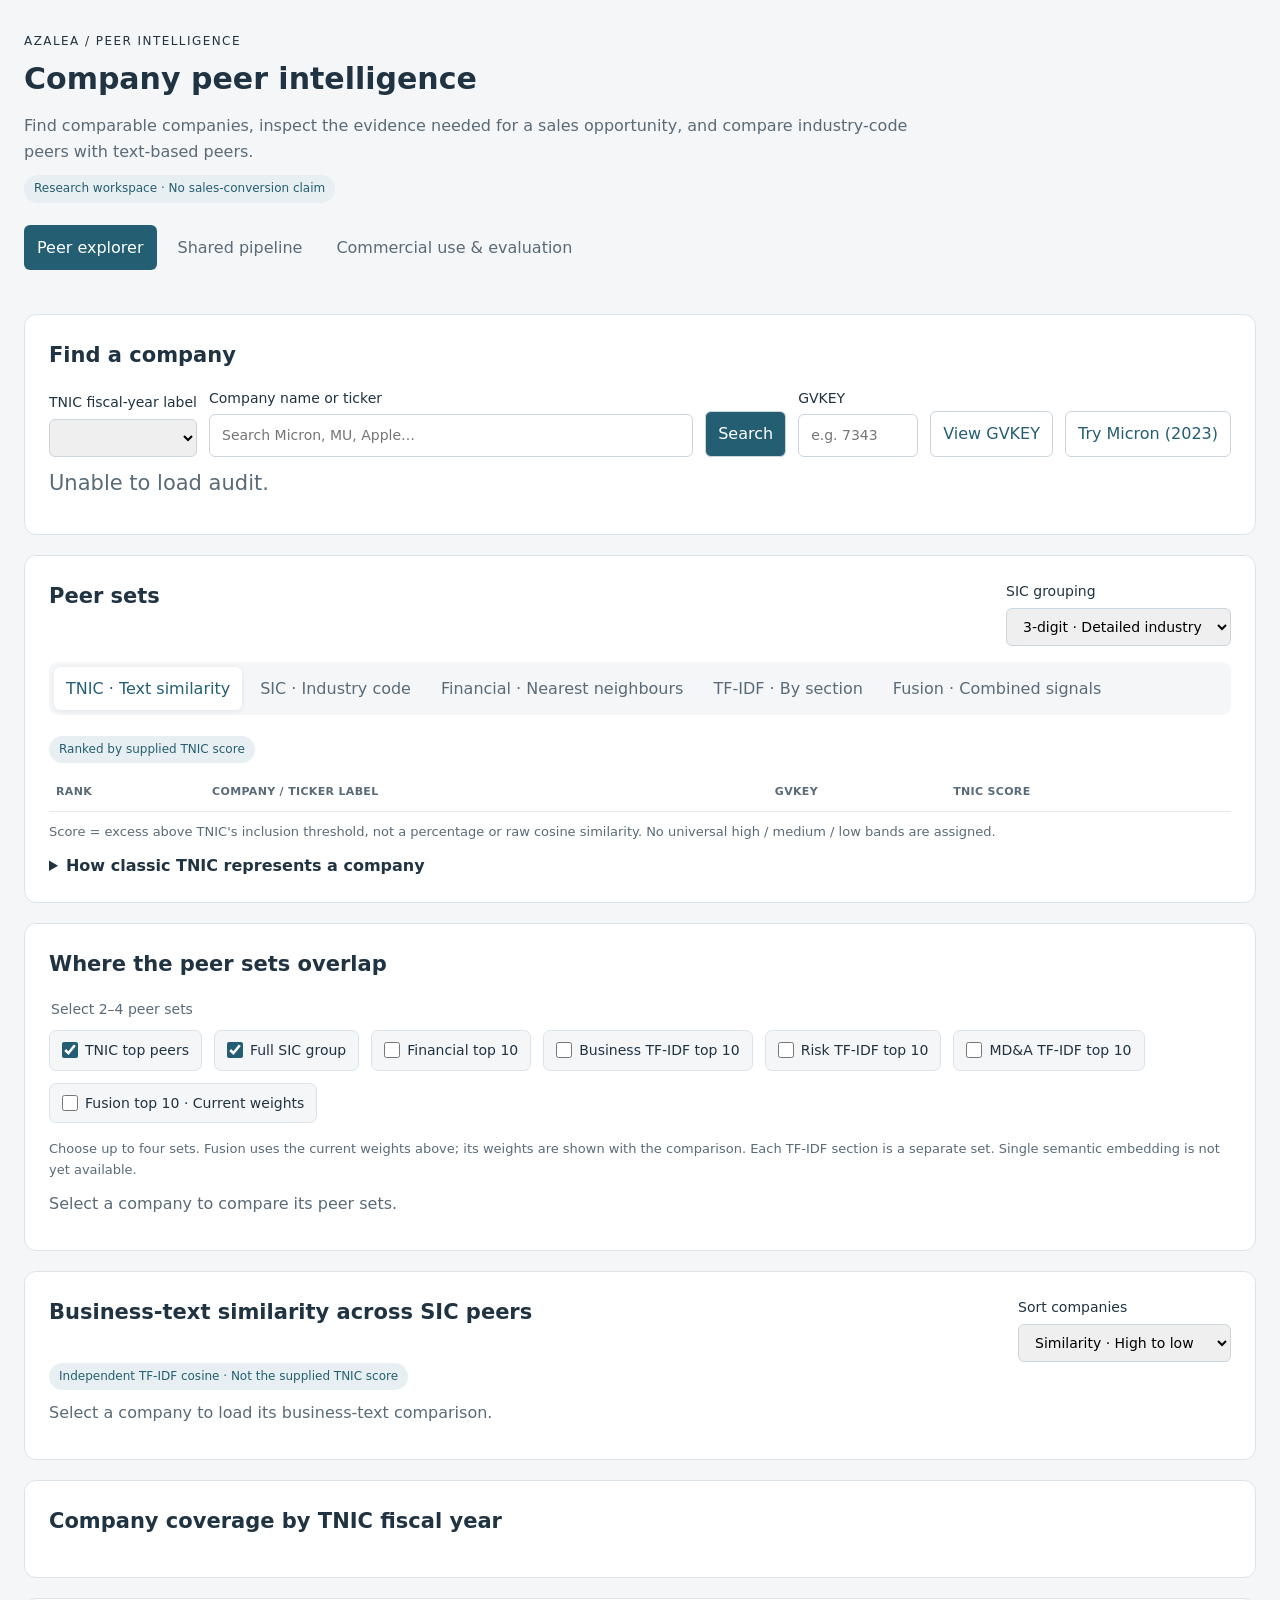
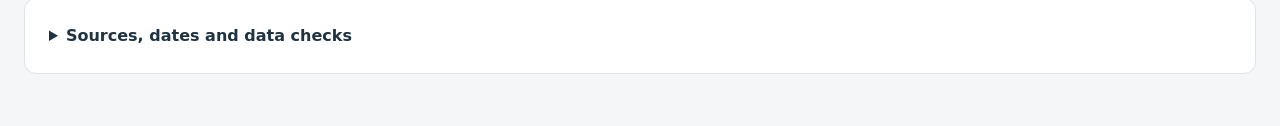
==== commit 10f838b9: "Partially implement Section 4 shared pipeline and initial UI - 4.1: Add section-level TF-IDF and fin" ====
--- a/baseline/explorer.html
+++ b/baseline/explorer.html
@@ -12,19 +12,19 @@
 <div id="metrics" class="metrics"></div>
 <section class="card"><h2>Find a company</h2><form id="query" class="controls"><label>TNIC fiscal-year label<select id="year"></select></label><label class="search">Company name or ticker<input id="search" type="search" autocomplete="off" placeholder="Search Micron, MU, Apple…"></label><button type="button" id="search-button">Search</button><label>GVKEY<input id="firm" inputmode="numeric" pattern="[0-9]+" placeholder="e.g. 7343"></label><button class="secondary">View GVKEY</button><button type="button" class="secondary" id="micron">Try Micron (2023)</button></form><div id="results" aria-live="polite"></div><p id="selection" class="selection" aria-live="polite"></p><p id="selection-meta" class="small"></p><p id="identity-note" class="small"></p></section>
 <section class="card"><div class="comparison-heading"><h2>Peer sets</h2><label>SIC grouping<select id="digits"><option value="2">2-digit · Broad industry</option><option value="3" selected>3-digit · Detailed industry</option></select></label></div>
-<div class="method-tabs" role="tablist" aria-label="Peer selection method"><button id="method-tnic" role="tab" aria-controls="tnic-panel" aria-selected="true" data-method="tnic">TNIC · Text similarity</button><button id="method-sic" role="tab" aria-controls="sic-panel" aria-selected="false" data-method="sic">SIC · Industry code</button><button id="method-financial" role="tab" aria-controls="financial-panel" aria-selected="false" data-method="financial">Financial · Nearest neighbours</button><button id="method-tfidf" role="tab" aria-controls="tfidf-panel" aria-selected="false" data-method="tfidf">TF-IDF · Business text</button></div>
+<div class="method-tabs" role="tablist" aria-label="Peer selection method"><button id="method-tnic" role="tab" aria-controls="tnic-panel" aria-selected="true" data-method="tnic">TNIC · Text similarity</button><button id="method-sic" role="tab" aria-controls="sic-panel" aria-selected="false" data-method="sic">SIC · Industry code</button><button id="method-financial" role="tab" aria-controls="financial-panel" aria-selected="false" data-method="financial">Financial · Nearest neighbours</button><button id="method-tfidf" role="tab" aria-controls="tfidf-panel" aria-selected="false" data-method="tfidf">TF-IDF · By section</button><button id="method-fusion" role="tab" aria-controls="fusion-panel" aria-selected="false" data-method="fusion">Fusion · Combined signals</button></div>
 <section id="tnic-panel" class="method-panel" role="tabpanel" aria-labelledby="method-tnic"><span class="badge">Ranked by supplied TNIC score</span><p id="tnic-summary" class="small"></p><div class="table-wrap"><table><thead><tr><th>Rank</th><th>Company / ticker label</th><th>GVKEY</th><th>TNIC score</th></tr></thead><tbody id="peers"></tbody></table></div><p class="small">Score = excess above TNIC's inclusion threshold, not a percentage or raw cosine similarity. No universal high / medium / low bands are assigned.</p><details><summary>How classic TNIC represents a company</summary><p class="small">The classic TNIC-3 used here starts with 10-K product / business descriptions, retains selected nouns and proper nouns, and removes common words and geographic terms. Each retained word is represented as 1 if present and 0 otherwise. The vector is normalized, then compared with cosine similarity. A calibrated threshold defines the peer set.</p><p class="small">This is a binary bag-of-words representation, not a trained semantic embedding model. TF-IDF changes the word weights; modern embeddings learn vector representations. Newer embedding-based TNIC releases are separate from the classic TNIC-3 file loaded here. <a href="https://www.journals.uchicago.edu/doi/abs/10.1086/688176?af=R" target="_blank" rel="noopener noreferrer">Hoberg & Phillips (2016)</a>.</p></details></section>
 <section id="sic-panel" class="method-panel" role="tabpanel" aria-labelledby="method-sic" hidden><p id="sic-summary" aria-live="polite"></p><p id="sic-meta" class="small"></p><p id="sic-counts" class="small"></p><p id="overlap" class="small"></p><div class="table-wrap"><table><thead><tr><th>Company / ticker label</th><th>SIC</th><th>In TNIC list?</th><th>SEC filing</th></tr></thead><tbody id="sic-peers"></tbody></table></div><div class="pagination"><button id="prev" class="secondary" type="button" disabled>Previous</button><span id="page-label" class="small"></span><button id="next" class="secondary" type="button" disabled>Next</button></div><p class="small">SIC membership is a shared industry code, not a similarity score. Peers are alphabetical and unranked; self is excluded. The universe is restricted to TNIC-year companies with an unambiguous mapping and an observed SEC SIC.</p><p id="sic-coverage" class="small"></p></section>
 <section id="financial-panel" class="method-panel" role="tabpanel" aria-labelledby="method-financial" hidden><span class="badge">Official baseline 3 · Financial features only</span><p id="financial-status" aria-live="polite">Select a company to load financial neighbours.</p><div id="financial-content" hidden><h3>Selected company's financial profile</h3><div class="financial-features" id="financial-features"></div><p id="financial-meta" class="small"></p><div class="table-wrap"><table><thead><tr><th>Rank</th><th>Company / ticker</th><th>Distance ↓</th><th>Assets $bn</th><th>Net margin</th><th>Revenue growth</th><th>Liabilities / assets</th><th>Net PPE / assets</th><th>Filing</th></tr></thead><tbody id="financial-peers"></tbody></table></div><p class="small">Lower Euclidean distance means a closer financial profile. Five equally weighted features are winsorized at the 1st / 99th percentiles and z-scored within the complete-case annual cohort. Table values are the original reported / derived values, before clipping. Missing values are not imputed.</p><details><summary>Feature definitions and coverage</summary><p class="small">Size = natural log of assets; net margin = net income / revenue; growth = current / prior annual revenue − 1 using the same revenue tag; leverage proxy = total liabilities / assets (not debt / assets); capital intensity = net PPE / assets. Net PPE includes the reported combined finance-lease ROU asset amount when the plain net PPE tag is unavailable. USD, consolidated US-GAAP annual facts only.</p><p class="small">Latest non-amended 10-K filed within the selected calendar year. Fiscal period ends can differ across companies. Only profiles with all five features are eligible. This descriptive comparison uses the static identifier snapshot and is not a historical predictive backtest.</p></details></div></section>
-<section id="tfidf-panel" class="method-panel" role="tabpanel" aria-labelledby="method-tfidf" hidden><span class="badge">Additional text baseline · Not single embedding</span><p id="tfidf-status" aria-live="polite">Open this tab to rank Business-text peers.</p><div class="table-wrap"><table><thead><tr><th>Rank</th><th>Company / ticker</th><th>TF-IDF cosine ↑</th><th>Text filed</th></tr></thead><tbody id="tfidf-peers"></tbody></table></div><p class="small">Top 10 from the full eligible annual Business-text corpus, not restricted to the SIC group. Uses the same descriptive TF-IDF vectors as the heatmap. Single semantic embedding remains a separate, unbuilt official baseline.</p></section></section>
-<section class="card" id="comparison"><h2>Where the peer sets overlap</h2><p id="venn-company" class="small"></p><fieldset class="overlap-controls"><legend>Compare any two, three or four methods</legend><label><input type="checkbox" name="compare-method" value="tnic" checked> TNIC top peers</label><label><input type="checkbox" name="compare-method" value="sic" checked> Full SIC group</label><label><input type="checkbox" name="compare-method" value="financial"> Financial top 10</label><label><input type="checkbox" name="compare-method" value="tfidf"> TF-IDF top 10</label></fieldset><p class="small">TF-IDF is an additional text baseline. The fourth official baseline, single embedding, has not been run and is not included here.</p><p id="venn-state" aria-live="polite">Select a company to compare its peer sets.</p><div id="venn-content" hidden><div class="venn-legend" id="set-legend"></div><div id="venn-chart"></div><div id="set-totals" class="set-totals"></div><p class="small" id="venn-note"></p><h3 id="shared-title">Companies in the intersection</h3><div id="shared-companies" class="shared-companies"></div></div></section>
+<section id="tfidf-panel" class="method-panel" role="tabpanel" aria-labelledby="method-tfidf" hidden><label>Filing section<select id="text-section"><option value="business">Business · Item 1</option><option value="risk">Risk Factors · Item 1A</option><option value="mda">MD&amp;A · Item 7</option></select></label><span class="badge">Separate section-level TF-IDF · Not semantic embedding</span><p id="tfidf-status" aria-live="polite">Open this tab to rank Business-text peers.</p><div class="table-wrap"><table><thead><tr><th>Rank</th><th>Company / ticker</th><th>TF-IDF cosine ↑</th><th>Text filed</th></tr></thead><tbody id="tfidf-peers"></tbody></table></div><p class="small">Top 10 from the selected section’s annual corpus. Each section has its own vocabulary and IDF. The heatmap below remains Business-only. Single semantic embedding remains a separate, unbuilt official baseline.</p></section></section>
+<section id="fusion-panel" class="card method-panel" role="tabpanel" aria-labelledby="method-fusion" hidden><h2>Weighted late fusion</h2><p>Compute Business, Risk, MD&amp;A and financial scores separately, then combine calibrated scores. Initial equal weights are exploratory, not trained.</p><div style="display:flex;flex-wrap:wrap;gap:16px"><label>Business weight<input id="weight-business" type="number" min="0" max="100" value="25" style="width:85px"></label><label>Risk weight<input id="weight-risk" type="number" min="0" max="100" value="25" style="width:85px"></label><label>MD&A weight<input id="weight-mda" type="number" min="0" max="100" value="25" style="width:85px"></label><label>Financial weight<input id="weight-financial" type="number" min="0" max="100" value="25" style="width:85px"></label></div><button id="run-fusion" type="button">Prepare signals &amp; combine</button><p id="fusion-status" aria-live="polite"></p><div class="table-wrap"><table><thead><tr><th>Rank</th><th>Company</th><th>Combined score ↑</th><th>Separate scores &amp; weighted contributions</th></tr></thead><tbody id="fusion-peers"></tbody></table></div><p class="small">Only companies with every active signal enter the common candidate pool. Scores are percentile-ranked within that pool; tied values receive average ranks. Financial distance is reversed before calibration. A zero weight excludes a signal. Contributions sum to the combined score; they are not causal explanations or evidence of better peers.</p></section>
+<section class="card" id="comparison"><h2>Where the peer sets overlap</h2><p id="venn-company" class="small"></p><fieldset class="overlap-controls"><legend>Select 2–4 peer sets</legend><label><input type="checkbox" name="compare-method" value="tnic" checked> TNIC top peers</label><label><input type="checkbox" name="compare-method" value="sic" checked> Full SIC group</label><label><input type="checkbox" name="compare-method" value="financial"> Financial top 10</label><label><input type="checkbox" name="compare-method" value="tfidf"> Business TF-IDF top 10</label><label><input type="checkbox" name="compare-method" value="risk"> Risk TF-IDF top 10</label><label><input type="checkbox" name="compare-method" value="mda"> MD&amp;A TF-IDF top 10</label><label><input type="checkbox" name="compare-method" value="fusion"> Fusion top 10 · Current weights</label></fieldset><p class="small">Choose up to four sets. Fusion uses the current weights above; its weights are shown with the comparison. Each TF-IDF section is a separate set. Single semantic embedding is not yet available.</p><p id="venn-state" aria-live="polite">Select a company to compare its peer sets.</p><div id="venn-content" hidden><div class="venn-legend" id="set-legend"></div><div id="venn-chart"></div><div id="set-totals" class="set-totals"></div><p class="small" id="venn-note"></p><h3 id="shared-title">Companies in the intersection</h3><div id="shared-companies" class="shared-companies"></div></div></section>
 <section class="card" id="text-heatmap"><div class="comparison-heading"><div><h2>Business-text similarity across SIC peers</h2><p id="heatmap-company" class="small"></p></div><label>Sort companies<select id="heat-sort"><option value="score">Similarity · High to low</option><option value="name">Company name · A to Z</option></select></label></div><span class="badge">Independent TF-IDF cosine · Not the supplied TNIC score</span><p id="heatmap-state" aria-live="polite">Select a company to load its business-text comparison.</p><div id="heatmap-content" hidden><div class="heat-stats" id="heat-stats"></div><p id="heatmap-scope" class="small"></p><div class="heat-scale"><span>0 · Less shared vocabulary</span><i aria-hidden="true"></i><span>1 · Same vector</span></div><p class="small">T = also selected in the displayed TNIC peer list. Gray = no matched text; missing scores are not zero.</p><div id="heat-grid" class="heat-grid" role="group" aria-label="Each tile shows a SIC company's business-text similarity to the selected company"></div><p class="small">Scores use the same annual Business-text representation and fixed 0–1 color scale for both peer methods. Higher values indicate more similar vocabulary, not validated product need. TNIC is itself based on word overlap, so this is a lexical diagnostic rather than independent evidence of business quality.</p><details><summary>How this text comparison is computed</summary><p class="small">Latest non-amended 10-K filed during the selected calendar year, matched by exact accession number to Item 1 Business text. The descriptive-year corpus supplies IDF weights. Tokens use lowercase letter unigrams, a fixed English / filing stop list, sublinear term frequency, smoothed IDF and L2 normalization. Very short texts and overly common / unique terms are excluded. This is not a TNIC replication or a prediction backtest.</p><p id="heatmap-source" class="small"></p></details></div></section>
 <section class="card"><h2>Company coverage by TNIC fiscal year</h2><div id="coverage" role="img" aria-label="Number of companies in the TNIC source for each fiscal year"></div></section>
 <section class="card"><details><summary>Sources, dates and data checks</summary><p id="checks"></p><p id="sic-source" class="small"></p><ul><li>TNIC self links are excluded; score ties use GVKEY. Short peer lists are not backfilled.</li><li>TNIC fiscal-year labels are not public-availability dates. The side-by-side view is descriptive, not a point-in-time predictive backtest.</li><li>SIC uses the latest eligible 10-K / 10-Q observation filed within the loaded calendar year, through December 31. No later-year SIC is substituted.</li><li>Company names and ticker labels come from a public static identifier snapshot and may reflect later names. Ambiguous matches remain unresolved.</li></ul><p class="small">Sources: <a href="https://hobergphillips.tuck.dartmouth.edu/industryclass.htm" target="_blank" rel="noopener noreferrer">Hoberg–Phillips TNIC</a> · <a href="https://www.sec.gov/dera/data/financial-statement-data-sets.html" target="_blank" rel="noopener noreferrer">SEC Financial Statement Data Sets</a> · <a href="https://github.com/Wenzhi-Ding/Std_Security_Code" target="_blank" rel="noopener noreferrer">Public identifier mapping</a></p></details></section></section>
 <section id="pipeline" class="page" role="tabpanel" aria-labelledby="tab-pipeline" hidden>
 <section class="card"><h2>Shared pipeline</h2><p>The common workflow for representing companies, combining similarity signals, selecting peers and evaluating the results.</p><div class="flow"><span>Public filings & financials</span><b>→</b><span>Company representations</span><b>→</b><span>Separate similarity scores</span><b>→</b><span>Late fusion</span><b>→</b><span>Peer sets & evidence</span></div></section>
-<section class="card"><h2>Company representations</h2><div class="table-wrap"><table><thead><tr><th>Representation</th><th>What it captures</th><th>Required check</th><th>Current state</th></tr></thead><tbody><tr><td>TF-IDF per filing section</td><td>Shared product, risk and management vocabulary</td><td>Remove or down-weight boilerplate; fit vocabulary using training data</td><td><span class="badge">2023 TF-IDF ranks ready</span></td></tr><tr><td>Dense embeddings per section</td><td>Meaning beyond identical words</td><td>Compare a general model with a finance-tuned model</td><td><span class="badge pending">Not run</span></td></tr><tr><td>Structured LLM summaries → embeddings</td><td>Comparable business descriptions with less noise</td><td>Preserve source excerpts and check for knowledge of later events</td><td><span class="badge pending">Not run</span></td></tr><tr><td>Financial fundamentals</td><td>Size, margins, growth, leverage and capital intensity</td><td>Consistent definitions, availability dates and training-only scaling within the temporal design</td><td><span class="badge">2023 financial neighbours ready</span></td></tr></tbody></table></div><p class="small">Downloaded text: 10-K Business (Item 1) and 10-Q Risk Factors (Part II, Item 1A). The 2023 Business cohort is linked and screened for this diagnostic; annual risk factors, MD&A and broader filing / text-quality validation remain to be completed. Quarterly risk text may only describe changes or refer back to the annual report.</p></section>
-<section class="card"><div class="steps"><div class="step"><strong>Combine signals</strong><p>Keep business, risk, MD&A and financial similarity separate. Combine their scores by weighted late fusion. Learn or select weights on validation data; none are claimed as trained here.</p><span class="badge pending">Fusion not run</span></div><div class="step"><strong>Select peers</strong><p>Start with top 10; also test thresholds and size-constrained selection. Preserve each signal's contribution and evidence. TNIC top-10 selection is available now.</p><span class="badge">TNIC selection available</span></div><div class="step"><strong>Baselines</strong><p>SIC at 2 and 3 digits; official TNIC; fundamentals-only nearest neighbours; one embedding model without fusion. TF-IDF is also required as a simple text baseline.</p><span class="badge">SIC, TNIC & financial available</span></div><div class="step"><strong>Explain and evaluate</strong><p>Use the same eligible companies and dates for comparisons. Evaluate peer relevance and the chosen downstream task; report uncertainty and coverage.</p><span class="badge pending">Outcome evaluation pending</span></div></div></section>
+<section class="card"><h2>Section 4 · Implementation checklist</h2><p>✓ Implemented / available · ○ Not implemented or not evaluated · — Intentionally deferred. These marks describe code capabilities, not proof of research performance. Cached years load immediately; other supported years require successful source preparation.</p></section><section class="card"><h2>4.1 · Company representations</h2><div class="table-wrap"><table><thead><tr><th>Status</th><th>Item</th><th>Current implementation</th><th>Remaining checks / limitations</th></tr></thead><tbody><tr><td>✓ Implemented</td><td>TF-IDF per filing section</td><td>Business, Risk Factors and MD&amp;A have independent annual vocabularies, vectors, cosine scores and Top 10 lists. On-demand preparation and local caching are available.</td><td>Text-quality review and stronger boilerplate checks remain; current IDF uses the descriptive-year corpus, not a frozen training split.</td></tr><tr><td>○ Not implemented</td><td>Dense embeddings</td><td>No semantic embedding vectors or rankings are generated.</td><td>Compare a general-purpose model with a finance-tuned model.</td></tr><tr><td>— Deferred</td><td>LLM summaries → embeddings</td><td>Intentionally skipped for the current version.</td><td>If added later, preserve source evidence and assess model look-ahead risk.</td></tr><tr><td>✓ Implemented</td><td>Financial fundamentals</td><td>Five annual features, winsorization, within-year standardization and Euclidean nearest neighbours; automatic annual SEC download and cache.</td><td>Complete-case coverage and static identity links limit the current descriptive cohort.</td></tr></tbody></table></div></section><section class="card"><h2>4.2 · Combining signals</h2><div class="table-wrap"><table><thead><tr><th>Status</th><th>Item</th><th>Current implementation</th><th>Remaining checks / limitations</th></tr></thead><tbody><tr><td>✓ Implemented</td><td>Separate similarity scores</td><td>Business, Risk and MD&amp;A cosine scores and financial distance remain independently visible.</td><td>Financial distance is lower-is-closer; text cosine is higher-is-closer.</td></tr><tr><td>✓ Implemented</td><td>Weighted late fusion</td><td>Common complete-case candidate pool, percentile calibration and adjustable weighted sum; default 25% per signal. Raw scores, calibrated values, contributions and filing links are shown.</td><td>Percentile calibration and equal default weights are implementation choices; the guidance specifies weighted late fusion, not this exact calibration.</td></tr><tr><td>○ Not implemented</td><td>Validation-based weight selection</td><td>Weights are manually set for exploration.</td><td>Choose weights on validation data and freeze them before held-out evaluation.</td></tr></tbody></table></div></section><section class="card"><h2>4.3 · Selecting peers</h2><div class="table-wrap"><table><thead><tr><th>Status</th><th>Item</th><th>Current implementation</th><th>Remaining checks / limitations</th></tr></thead><tbody><tr><td>✓ Implemented</td><td>Fixed Top 10</td><td>TNIC, section TF-IDF, Financial and Fusion have Top 10 selection. Official TNIC may contain fewer than ten peers; SIC is a complete group rather than a ranked Top 10.</td><td>No self links; deterministic tie handling; no fabricated backfill.</td></tr><tr><td>○ Not implemented</td><td>Alternative selection and sensitivity</td><td>The current interface uses k = 10.</td><td>Compare k = 5 / 10 / 20, thresholds and size-constrained selection; report sensitivity.</td></tr></tbody></table></div></section><section class="card"><h2>4.4 · Baselines to beat or match</h2><div class="table-wrap"><table><thead><tr><th>Status</th><th>Item</th><th>Current implementation</th><th>Remaining checks / limitations</th></tr></thead><tbody><tr><td>✓ Available</td><td>SIC 2-digit and 3-digit</td><td>SEC filing-based group membership and full-group overlap are available.</td><td>Available after the selected annual SEC cohort is prepared.</td></tr><tr><td>✓ Available</td><td>Official Hoberg–Phillips TNIC</td><td>Imported supplied peer networks, scores and annual coverage; Top 10 displayed.</td><td>This is use of official published results, not a replication of their text construction.</td></tr><tr><td>✓ Available</td><td>Fundamentals-only nearest neighbours</td><td>Five equally weighted standardized financial features; nearest ten by distance.</td><td>Independent financial baseline, with eligible coverage reported.</td></tr><tr><td>○ Not implemented</td><td>Single embedding with no fusion</td><td>No independent semantic embedding baseline yet.</td><td>TF-IDF is retained as a required simple text baseline; it does not substitute for this semantic embedding comparison.</td></tr><tr><td>○ Not evaluated</td><td>Beat or match the baselines</td><td>Baseline outputs exist, but no held-out outcome comparison has established a win.</td><td>Use common observations and a predefined task; report paired differences and confidence intervals. Overlap is not an accuracy score.</td></tr></tbody></table></div></section>
 <section class="card"><h2>Direction 4 · Peer-relative metrics</h2><p>Compute a company metric minus its peers' mean or median, then compare raw metrics, SIC-relative metrics, TNIC-relative metrics and our peer-relative metrics on a preselected future outcome. This is a separate quantitative research test; the peer explorer does not yet report a predictive win.</p></section>
 </section>
 <section id="commercial" class="page" role="tabpanel" aria-labelledby="tab-commercial" hidden>
@@ -37,9 +37,9 @@
 function el(tag,text,cls){const n=document.createElement(tag);if(text!==undefined)n.textContent=text;if(cls)n.className=cls;return n}
 function tabView(id){for(const b of document.querySelectorAll('[data-tab]'))b.setAttribute('aria-selected',String(b.dataset.tab===id));for(const p of document.querySelectorAll('.page'))p.hidden=p.id!==id}
 for(const b of document.querySelectorAll('[data-tab]'))b.addEventListener('click',()=>tabView(b.dataset.tab));
-function methodView(id){for(const b of document.querySelectorAll('[data-method]'))b.setAttribute('aria-selected',String(b.dataset.method===id));for(const name of ['tnic','sic','financial','tfidf'])$(name+'-panel').hidden=name!==id;if(id==='tfidf'&&current)loadTextRank()}
+function methodView(id){for(const b of document.querySelectorAll('[data-method]'))b.setAttribute('aria-selected',String(b.dataset.method===id));for(const name of ['tnic','sic','financial','tfidf','fusion'])$(name+'-panel').hidden=name!==id;if(id==='tfidf'&&current)loadTextRank();if(id==='fusion'&&current)loadFusion()}
 for(const b of document.querySelectorAll('[data-method]'))b.addEventListener('click',()=>methodView(b.dataset.method));
-const methodColors={tnic:'#245e72',sic:'#6862a4',financial:'#9a672b',tfidf:'#397857'};
+const methodColors={tnic:'#245e72',sic:'#6862a4',financial:'#9a672b',tfidf:'#397857',risk:'#b25b79',mda:'#4376ab',fusion:'#a56425'};
 function resetOverlap(message){++overlapRequest;$('venn-company').textContent='';$('venn-content').hidden=true;$('venn-state').textContent=message;$('venn-chart').replaceChildren();$('shared-companies').replaceChildren();$('set-legend').replaceChildren();$('set-totals').replaceChildren()}
 function clearComparison(message){clearHeatmap(message);resetOverlap(message)}
 function showRegion(d,r){$('shared-title').textContent=`${r.members.map(id=>d.sets.find(x=>x.id===id).label).join(' + ')}${d.sets.length>2?' only among selected methods':''} (${r.count})`;$('shared-companies').replaceChildren();for(const c of r.companies){let button=el('button',(c.name||'GVKEY '+c.gvkey)+(c.ticker?' · '+c.ticker:''),'shared-company');button.type='button';button.addEventListener('click',()=>{$('firm').value=c.gvkey;peers()});$('shared-companies').append(button)}if(!r.count)$('shared-companies').append(el('p','No companies in this exact intersection. Select another intersection with companies.','small'));for(const b of document.querySelectorAll('[data-region]'))b.setAttribute('aria-pressed',String(Number(b.dataset.region)===r.mask))}
@@ -57,24 +57,32 @@
  const choices=el('div');choices.style.cssText='display:flex;flex-wrap:wrap;gap:10px;margin:14px 0';
  for(const r of d.regions){const label=r.members.map(id=>d.sets.find(x=>x.id===id).label).join(' + '),button=el('button',label+' only · '+r.count,'secondary region-button');button.type='button';button.dataset.region=r.mask;button.setAttribute('aria-pressed','false');button.addEventListener('click',()=>showRegion(d,r));choices.append(button)}chart.append(choices)
 }
-async function loadOverlap(){const company=current;if(!company)return;const methods=[...document.querySelectorAll('[name="compare-method"]:checked')].map(n=>n.value);resetOverlap(methods.length<2?'Choose at least two methods.':'Loading selected peer sets…');if(methods.length<2)return;const request=overlapRequest;try{const r=await fetch(`/api/overlap?year=${company.year}&gvkey=${company.gvkey}&digits=${$('digits').value}&methods=${methods.join(',')}`);if(!r.ok)throw Error('Unable to compare these methods.');const d=await r.json();if(request!==overlapRequest||company!==current)return;if(!d.available){$('venn-state').textContent=d.reason;return}$('venn-state').textContent='';$('venn-content').hidden=false;$('venn-company').textContent=`${company.company.name||'GVKEY '+company.gvkey} · ${company.year} · ${d.intersection_count} shared by all ${d.sets.length} selected methods · ${d.union_count} in the union`;for(const set of d.sets){let node=el('span'),dot=el('i',undefined,'dot');dot.style.background=methodColors[set.id];node.append(dot,document.createTextNode(set.label+' '),el('strong',set.count));$('set-legend').append(node)}if(d.sets.length===2)renderTwoSets(d);else renderMultiCircles(d);$('venn-note').textContent=(d.sets.length===2?'Schematic circles; area is not proportional to counts. ':'Schematic circles; area is not proportional to counts. '+(d.sets.length===4?'Four circles cannot show every possible exact combination; use the buttons below for all 15 exact combinations. ':'Numbers mark the seven exact membership regions. ')+'Click an intersection button to inspect its companies. ')+d.notes.join(' ')+' Different methods have different eligible coverage. Absence means not in the observed selected set; overlap is not a quality score.';const shared=d.regions.find(r=>r.members.length===d.sets.length);showRegion(d,shared)}catch(e){if(request===overlapRequest)$('venn-state').textContent=e.message}}
-for(const box of document.querySelectorAll('[name="compare-method"]'))box.addEventListener('change',loadOverlap);
+async function loadOverlap(){const company=current;if(!company)return;const methods=[...document.querySelectorAll('[name="compare-method"]:checked')].map(n=>n.value);resetOverlap(methods.length<2?'Choose at least two methods.':'Loading selected peer sets…');if(methods.length<2)return;if(methods.length>4){$('venn-state').textContent='Select no more than four peer sets.';return}const request=overlapRequest;const weights=Object.fromEntries(['business','risk','mda','financial'].map(k=>[k,Number($('weight-'+k).value)]));try{const sections=new Set(methods.filter(m=>['risk','mda'].includes(m)));if(methods.includes('tfidf'))sections.add('business');if(methods.includes('fusion'))for(const k of ['business','risk','mda'])if(weights[k]>0)sections.add(k);for(const section of sections){let job=await (await fetch(`/api/tfidf/prepare?year=${company.year}&section=${section}`,{method:'POST'})).json();while(job.state==='running'){if(request!==overlapRequest||company!==current)return;$('venn-state').textContent=section+': '+job.message;await new Promise(r=>setTimeout(r,2000));if(request!==overlapRequest||company!==current)return;job=await (await fetch(`/api/tfidf/status?year=${company.year}&section=${section}`)).json()}if(job.state!=='ready')throw Error(job.message)}if(request!==overlapRequest||company!==current)return;const r=await fetch(`/api/overlap?year=${company.year}&gvkey=${company.gvkey}&digits=${$('digits').value}&methods=${methods.join(',')}&${new URLSearchParams(weights)}`);if(!r.ok)throw Error('Unable to compare these methods.');const d=await r.json();if(request!==overlapRequest||company!==current)return;if(!d.available){$('venn-state').textContent=d.reason;return}$('venn-state').textContent='';$('venn-content').hidden=false;$('venn-company').textContent=`${company.company.name||'GVKEY '+company.gvkey} · ${company.year} · ${d.intersection_count} shared by all ${d.sets.length} selected methods · ${d.union_count} in the union`;for(const set of d.sets){let node=el('span'),dot=el('i',undefined,'dot');dot.style.background=methodColors[set.id];node.append(dot,document.createTextNode(set.label+' '),el('strong',set.count));$('set-legend').append(node)}if(d.sets.length===2)renderTwoSets(d);else renderMultiCircles(d);$('venn-note').textContent=(d.sets.length===2?'Schematic circles; area is not proportional to counts. ':'Schematic circles; area is not proportional to counts. '+(d.sets.length===4?'Four circles cannot show every possible exact combination; use the buttons below for all 15 exact combinations. ':'Numbers mark the seven exact membership regions. ')+'Click an intersection button to inspect its companies. ')+d.notes.join(' ')+' Different methods have different eligible coverage. Absence means not in the observed selected set; overlap is not a quality score.';const shared=d.regions.find(r=>r.members.length===d.sets.length);showRegion(d,shared)}catch(e){if(request===overlapRequest)$('venn-state').textContent=e.message}}
+function comparisonSelection(){const boxes=[...document.querySelectorAll('[name="compare-method"]')],n=boxes.filter(b=>b.checked).length;for(const box of boxes)box.disabled=n>=4&&!box.checked;loadOverlap()}
+for(const box of document.querySelectorAll('[name="compare-method"]'))box.addEventListener('change',comparisonSelection);
 function percent(value){return (value*100).toFixed(1)+'%'}
 function profileValues(p){return [(p.raw.assets/1e9).toFixed(2),percent(p.features.net_margin),percent(p.features.revenue_growth),percent(p.features.liabilities_assets),percent(p.features.ppe_assets)]}
 async function loadFinancial(){const company=current,request=++financialRequest;if(!company)return;$('financial-content').hidden=true;$('financial-peers').replaceChildren();$('financial-features').replaceChildren();$('financial-status').textContent='Loading financial-only neighbours…';try{let prep=await fetch(`/api/financial/prepare?year=${company.year}`,{method:'POST'});if(!prep.ok)throw Error('Unable to start financial preparation.');let job=await prep.json();while(job.state==='running'){if(request!==financialRequest||company!==current)return;$('financial-status').textContent=job.message;await new Promise(resolve=>setTimeout(resolve,2000));if(request!==financialRequest||company!==current)return;let progress=await fetch(`/api/financial/status?year=${company.year}`);if(!progress.ok)throw Error('Unable to read preparation progress.');job=await progress.json()}if(request!==financialRequest||company!==current)return;if(job.state!=='ready'){$('financial-status').textContent=job.message;return}sic();let r=await fetch(`/api/financial?year=${company.year}&gvkey=${company.gvkey}`);if(!r.ok)throw Error('Unable to load financial neighbours.');let d=await r.json();if(request!==financialRequest||company!==current)return;if(!d.available){$('financial-status').textContent=d.reason;return}$('financial-status').textContent=`Top ${d.peers.length} neighbours from ${d.total_candidates+1} complete financial profiles. No text or SIC restriction is used.`;$('financial-content').hidden=false;let labels=['Assets ($bn)','Net margin','Revenue growth','Liabilities / assets','Net PPE / assets'];profileValues(d.company).forEach((v,i)=>{let box=el('div',undefined,'heat-stat');box.append(el('span',labels[i],'small'),el('strong',v));$('financial-features').append(box)});$('financial-meta').textContent=`Source 10-K filed ${d.company.filed}; fiscal period ${d.company.period}. Annual revenues compared with period ${d.company.raw.prior_period}.`;for(const c of d.peers){let row=el('tr');row.append(el('td',c.rank),companyCell(c),el('td',c.distance.toFixed(4)));for(const value of profileValues(c.profile))row.append(el('td',value));let cell=el('td'),link=sourceLink({filed:c.profile.filed,source_url:`https://www.sec.gov/Archives/edgar/data/${Number(c.cik)}/${c.profile.adsh.replaceAll('-','')}/${c.profile.adsh}-index.htm`});cell.append(link);row.append(cell);$('financial-peers').append(row)}}catch(e){if(request===financialRequest)$('financial-status').textContent=e.message}}
-async function loadTextRank(){const company=current,request=++textRankRequest;if(!company)return;$('tfidf-status').textContent='Ranking the full Business-text corpus…';$('tfidf-peers').replaceChildren();try{let r=await fetch(`/api/tfidf?year=${company.year}&gvkey=${company.gvkey}`);if(!r.ok)throw Error('Unable to rank TF-IDF peers.');let d=await r.json();if(request!==textRankRequest||company!==current)return;if(!d.available){$('tfidf-status').textContent=d.reason;return}$('tfidf-status').textContent=`Top ${d.peers.length} from ${d.total_candidates} eligible other companies. Focal Business text filed ${d.focal_filed}.`;for(const c of d.peers){let row=el('tr');row.append(el('td',c.rank),companyCell(c),el('td',c.score.toFixed(4)),el('td',c.filed));$('tfidf-peers').append(row)}}catch(e){if(request===textRankRequest)$('tfidf-status').textContent=e.message}}
+let textPreparation=0;
+async function prepareText(){const section=$('text-section').value;const company=current,request=++textPreparation;if(!company)return;const active=()=>company===current&&request===textPreparation;try{let response=await fetch(`/api/tfidf/prepare?year=${company.year}&section=${section}`,{method:'POST'});if(!response.ok)throw Error('Unable to start TF-IDF preparation.');let job=await response.json();while(job.state==='running'){if(!active())return;$('tfidf-status').textContent=job.message;if(section==='business')$('heatmap-state').textContent=job.message;await new Promise(resolve=>setTimeout(resolve,2000));if(!active())return;response=await fetch(`/api/tfidf/status?year=${company.year}&section=${section}`);if(!response.ok)throw Error('Unable to read TF-IDF progress.');job=await response.json()}if(!active())return;if(job.state!=='ready'){if(section==='business')clearHeatmap(job.message);$('tfidf-status').textContent=job.message;return}await loadTextRank();if(section==='business'){await loadHeatmap();loadOverlap()}}catch(e){if(active()){clearHeatmap(e.message);$('tfidf-status').textContent=e.message}}}
+$('text-section').addEventListener('change',prepareText);
+let fusionRequest=0;
+async function loadFusion(){const company=current,request=++fusionRequest;if(!company)return;const active=()=>current===company&&request===fusionRequest;const weights=Object.fromEntries(['business','risk','mda','financial'].map(k=>[k,Number($('weight-'+k).value)]));$('fusion-peers').replaceChildren();try{if(Object.values(weights).some(v=>!Number.isFinite(v)||v<0)||!Object.values(weights).some(v=>v>0))throw Error('Enter nonnegative weights with a positive total.');if(weights.financial){let job=await (await fetch(`/api/financial/prepare?year=${company.year}`,{method:'POST'})).json();while(job.state==='running'){if(!active())return;$('fusion-status').textContent=job.message;await new Promise(r=>setTimeout(r,2000));job=await (await fetch(`/api/financial/status?year=${company.year}`)).json()}if(job.state!=='ready')throw Error(job.message)}for(const section of ['business','risk','mda']){if(!weights[section])continue;let response=await fetch(`/api/tfidf/prepare?year=${company.year}&section=${section}`,{method:'POST'});let job=await response.json();while(job.state==='running'){if(!active())return;$('fusion-status').textContent=section+': '+job.message;await new Promise(r=>setTimeout(r,2000));if(!active())return;job=await (await fetch(`/api/tfidf/status?year=${company.year}&section=${section}`)).json()}if(job.state!=='ready')throw Error(job.message)}if(!active())return;$('fusion-status').textContent='Combining scores across the common candidate pool…';const response=await fetch(`/api/fusion?year=${company.year}&gvkey=${company.gvkey}&`+new URLSearchParams(weights));const d=await response.json();if(!active())return;if(!response.ok||!d.available)throw Error(d.reason||d.error||'Unable to combine signals.');$('fusion-status').textContent=`${d.total_candidates} common eligible peers · Weights: `+Object.entries(d.weights).map(([k,v])=>k+' '+(v*100).toFixed(0)+'%').join(' / ')+'. '+d.method;for(const c of d.peers){const row=el('tr');row.append(el('td',c.rank),companyCell(c),el('td',c.score.toFixed(4)));const details=el('td');for(const [key,value] of Object.entries(c.raw)){const line=el('div',`${key}: ${key==='financial'?'distance ': 'cosine '}${value.toFixed(4)} → percentile ${c.percentiles[key].toFixed(3)} × weight ${(d.weights[key]*100).toFixed(0)}% = ${c.contributions[key].toFixed(4)} `);const src=c.sources[key];if(src?.adsh)line.append(sourceLink({filed:src.filed,source_url:'https://www.sec.gov/Archives/edgar/data/'+c.sources[key].adsh.split('-')[0].replace(/^0+/,'')+'/'+src.adsh.replaceAll('-','')+'/'+src.adsh+'-index.htm'}));details.append(line)}row.append(details);$('fusion-peers').append(row)}}catch(e){if(active())$('fusion-status').textContent=e.message}}
+$('run-fusion').addEventListener('click',async()=>{await loadFusion();if(document.querySelector('[name="compare-method"][value="fusion"]').checked)loadOverlap()});
+for(const key of ['business','risk','mda','financial'])$('weight-'+key).addEventListener('change',()=>{if(document.querySelector('[name="compare-method"][value="fusion"]').checked)loadOverlap()});
+async function loadTextRank(){const section=$('text-section').value;const company=current,request=++textRankRequest;if(!company)return;$('tfidf-status').textContent='Ranking the full Business-text corpus…';$('tfidf-peers').replaceChildren();try{let r=await fetch(`/api/tfidf?year=${company.year}&gvkey=${company.gvkey}&section=${section}`);if(!r.ok)throw Error('Unable to rank TF-IDF peers.');let d=await r.json();if(request!==textRankRequest||company!==current)return;if(!d.available){const state=await (await fetch(`/api/tfidf/status?year=${company.year}&section=${section}`)).json();if(request!==textRankRequest||company!==current)return;$('tfidf-status').textContent=state.state==='ready'?d.reason:state.message;return}$('tfidf-status').textContent=`Top ${d.peers.length} from ${d.total_candidates} eligible other companies. Focal ${section} text filed ${d.focal_filed}.`;for(const c of d.peers){let row=el('tr');row.append(el('td',c.rank),companyCell(c),el('td',c.score.toFixed(4)),el('td',c.filed));$('tfidf-peers').append(row)}}catch(e){if(request===textRankRequest)$('tfidf-status').textContent=e.message}}
 
 
 function clearHeatmap(message){++heatRequest;heatData=null;$('heatmap-content').hidden=true;$('heatmap-state').textContent=message;$('heatmap-company').textContent='';$('heat-grid').replaceChildren();$('heat-stats').replaceChildren()}
 function heatColor(score){let c=[245,250,251].map((x,i)=>Math.round(x+([36,94,114][i]-x)*score));let lum=c.map(x=>{let v=x/255;return v<=.04045?v/12.92:((v+.055)/1.055)**2.4});let l=.2126*lum[0]+.7152*lum[1]+.0722*lum[2];return {background:`rgb(${c.join(',')})`,color:l>.179?'#000000':'#ffffff'}}
 function renderHeatmap(){if(!heatData)return;const d=heatData,items=d.companies.filter(c=>c.in_sic);if($('heat-sort').value==='name')items.sort((a,b)=>(a.name||'').localeCompare(b.name||''));else items.sort((a,b)=>(b.score??-1)-(a.score??-1)||(a.name||'').localeCompare(b.name||''));$('heat-grid').replaceChildren();for(const c of items){let button=el('button',undefined,'heat-cell'+(c.score===null?' missing':''));button.type='button';let name=c.name||'GVKEY '+c.gvkey;let value=c.score===null?'N/A':c.score.toFixed(4);button.setAttribute('aria-label',`${name}: TF-IDF cosine ${value}${c.in_tnic?', selected by TNIC':''}`);button.title=`${name} · ${c.ticker||'No ticker label'} · GVKEY ${c.gvkey}${c.filed?' · Text filed '+c.filed:' · No matched text'}`;if(c.score!==null)Object.assign(button.style,heatColor(c.score));button.append(el('span',name,'heat-name'),el('span',value,'heat-value'),el('span',c.ticker||'GVKEY '+String(c.gvkey).padStart(6,'0'),'heat-symbol'));if(c.in_tnic)button.append(el('span','T','heat-tag'));button.addEventListener('click',()=>{$('firm').value=c.gvkey;peers()});$('heat-grid').append(button)}$('heat-grid').scrollTop=0}
-async function loadHeatmap(){const company=current,request=++heatRequest;if(!company)return;$('heatmap-state').textContent='Loading independent business-text scores…';try{const r=await fetch(`/api/heatmap?year=${company.year}&gvkey=${company.gvkey}&digits=${$('digits').value}`);if(!r.ok)throw Error('Unable to load text similarity.');const d=await r.json();if(request!==heatRequest||company!==current)return;if(!d.available){clearHeatmap(d.reason);return}heatData=d;$('heatmap-state').textContent='';$('heatmap-content').hidden=false;$('heatmap-company').textContent=`Similarity to ${company.company.name||'GVKEY '+company.gvkey} · ${d.year} filing cohort · SIC ${$('digits').value}-digit group`;$('heat-stats').replaceChildren();for(const [key,title] of [['tnic','TNIC displayed peers'],['sic','All SIC peers'],['sic_not_tnic','SIC peers outside TNIC list']]){let g=d.groups[key],card=el('div',undefined,'heat-stat');card.append(el('span',title,'small'),el('strong',g.mean===null?'N/A':g.mean.toFixed(4)),el('span',`Mean cosine · ${g.scored} / ${g.total} scored`,'small'));$('heat-stats').append(card)}$('heatmap-scope').textContent=`All ${d.groups.sic.total} SIC company names are shown below (${d.groups.sic.scored} with scores), including companies beyond the current table page. TNIC's summary uses its displayed peer list and may include companies outside this SIC group.`;$('heatmap-source').textContent=`Focal-company Business text: accession ${d.focal_accession}, filed ${d.focal_filed}. Missing peer texts are excluded from means and displayed as N/A.`;renderHeatmap()}catch(e){if(request===heatRequest)clearHeatmap(e.message)}}
+async function loadHeatmap(){const company=current,request=++heatRequest;if(!company)return;$('heatmap-state').textContent='Loading independent business-text scores…';try{const r=await fetch(`/api/heatmap?year=${company.year}&gvkey=${company.gvkey}&digits=${$('digits').value}`);if(!r.ok)throw Error('Unable to load text similarity.');const d=await r.json();if(request!==heatRequest||company!==current)return;if(!d.available){const state=await (await fetch(`/api/tfidf/status?year=${company.year}&section=business`)).json();if(request!==heatRequest||company!==current)return;clearHeatmap(state.state==='ready'?d.reason:state.message);return}heatData=d;$('heatmap-state').textContent='';$('heatmap-content').hidden=false;$('heatmap-company').textContent=`Similarity to ${company.company.name||'GVKEY '+company.gvkey} · ${d.year} filing cohort · SIC ${$('digits').value}-digit group`;$('heat-stats').replaceChildren();for(const [key,title] of [['tnic','TNIC displayed peers'],['sic','All SIC peers'],['sic_not_tnic','SIC peers outside TNIC list']]){let g=d.groups[key],card=el('div',undefined,'heat-stat');card.append(el('span',title,'small'),el('strong',g.mean===null?'N/A':g.mean.toFixed(4)),el('span',`Mean cosine · ${g.scored} / ${g.total} scored`,'small'));$('heat-stats').append(card)}$('heatmap-scope').textContent=`All ${d.groups.sic.total} SIC company names are shown below (${d.groups.sic.scored} with scores), including companies beyond the current table page. TNIC's summary uses its displayed peer list and may include companies outside this SIC group.`;$('heatmap-source').textContent=`Focal-company Business text: accession ${d.focal_accession}, filed ${d.focal_filed}. Missing peer texts are excluded from means and displayed as N/A.`;renderHeatmap()}catch(e){if(request===heatRequest)clearHeatmap(e.message)}}
 $('heat-sort').addEventListener('change',renderHeatmap);
 
 function sourceLink(c){let a=el('a',c.filed);a.href=c.source_url;a.target='_blank';a.rel='noopener noreferrer';a.setAttribute('aria-label','SEC filing dated '+c.filed);return a}
 function companyCell(c){let td=el('td'),b=el('button',c.name||'Unresolved company','company-link');b.type='button';b.addEventListener('click',()=>{$('firm').value=c.gvkey;peers()});td.append(b);if(c.ticker)td.append(el('div',c.ticker,'small'));return td}
 async function sic(){const request=++sicRequest;const company=current;if(!company)return;$('sic-peers').replaceChildren();$('sic-summary').textContent='Loading SIC group…';clearComparison('Loading the peer-set comparison…');for(let id of ['sic-meta','sic-counts','overlap','sic-coverage','page-label'])$(id).textContent='';$('prev').disabled=true;$('next').disabled=true;try{const u=`/api/sic?year=${company.year}&gvkey=${company.gvkey}&digits=${$('digits').value}&offset=${sicOffset}`;let r=await fetch(u);if(!r.ok)throw Error('Unable to load SIC group.');let d=await r.json();if(request!==sicRequest||company!==current)return;if(!d.available){$('sic-summary').textContent=d.reason;loadOverlap();clearHeatmap(d.reason);return}loadOverlap();loadHeatmap();$('sic-summary').textContent=`SIC ${d.company.sic} → ${d.digits}-digit group ${d.prefix} · ${d.total_peers.toLocaleString('en-US')} peers`;$('sic-meta').append(document.createTextNode(`Company SIC from SEC filing `),sourceLink(d.company),document.createTextNode(`. Observation cutoff: ${d.as_of}.`));$('sic-counts').textContent=`Peer counts: 2-digit ${d.group_counts['2']} · 3-digit ${d.group_counts['3']}`;$('overlap').textContent=`This SIC group includes ${d.overlap} of the ${d.tnic_displayed} displayed TNIC peers; ${d.tnic_sic_covered} of those TNIC peers have observed SIC codes.`;for(let c of d.peers){let tr=el('tr');tr.append(companyCell(c),el('td',c.sic),el('td',c.in_tnic_top_k?'Yes':'No'));let td=el('td');td.append(sourceLink(c));tr.append(td);$('sic-peers').append(tr)}$('sic-coverage').textContent=`SIC coverage: ${d.sic_covered.toLocaleString('en-US')} of ${d.universe_total.toLocaleString('en-US')} TNIC companies in ${d.source_year}. Missing or ambiguous links are excluded from this group.`;$('page-label').textContent=d.total_peers?`${d.offset+1}–${Math.min(d.offset+d.limit,d.total_peers)} of ${d.total_peers} · Alphabetical order`:'No other companies in this group';$('prev').disabled=d.offset===0;$('next').disabled=d.offset+d.limit>=d.total_peers}catch(e){if(request===sicRequest){$('sic-summary').textContent=e.message;clearComparison(e.message)}}}
-async function peers(auto=false){const request=++peerRequest;++sicRequest;++financialRequest;++textRankRequest;current=null;$('financial-content').hidden=true;$('financial-status').textContent='Waiting for company selection…';$('tfidf-peers').replaceChildren();$('tfidf-status').textContent='Waiting for company selection…';clearComparison('Waiting for company selection…');$('sic-summary').textContent='Waiting for company selection…';$('sic-peers').replaceChildren();$('peers').replaceChildren();$('prev').disabled=true;$('next').disabled=true;try{let u='/api/peers?year='+$('year').value;if(!auto&&$('firm').value)u+='&gvkey='+encodeURIComponent($('firm').value);let r=await fetch(u);if(!r.ok)throw Error('Unable to load peers. Check the fiscal year and GVKEY.');let d=await r.json();if(request!==peerRequest)return;current=d;$('firm').value=d.gvkey;let c=d.company;$('selection').textContent=d.found?(c.name||'Unresolved company')+(c.ticker?' · '+c.ticker:''):'No TNIC record for this company in the selected year.';$('selection-meta').textContent=d.found?`TNIC fiscal-year label ${d.year} · GVKEY ${String(d.gvkey).padStart(6,'0')}${c.ticker_last_seen?' · Ticker label last observed '+c.ticker_last_seen:''}`:'';$('tnic-summary').textContent=`${d.total_peers} original peers · ${d.peers.length} shown`;let max=Math.max(0,...d.peers.map(p=>p[2]));for(let [rank,peer,score] of d.peers){let tr=el('tr');let identity=d.peer_labels[String(peer)]||{gvkey:peer};tr.append(el('td',rank),companyCell(identity),el('td',String(peer).padStart(6,'0')));let value=el('td',score.toFixed(4),'score'),bar=el('span',undefined,'bar');bar.style.width=(max?score/max*70:0)+'px';value.append(bar);tr.append(value);$('peers').append(tr)}loadFinancial();if(!$('tfidf-panel').hidden)loadTextRank();sicOffset=0;await sic()}catch(e){if(request===peerRequest){$('selection').textContent=e.message;$('selection-meta').textContent='';$('sic-summary').textContent='Select a valid company to compare.'}}}
+async function peers(auto=false){const request=++peerRequest;++sicRequest;++financialRequest;++textRankRequest;current=null;$('financial-content').hidden=true;$('financial-status').textContent='Waiting for company selection…';$('tfidf-peers').replaceChildren();$('tfidf-status').textContent='Waiting for company selection…';clearComparison('Waiting for company selection…');$('sic-summary').textContent='Waiting for company selection…';$('sic-peers').replaceChildren();$('peers').replaceChildren();$('prev').disabled=true;$('next').disabled=true;try{let u='/api/peers?year='+$('year').value;if(!auto&&$('firm').value)u+='&gvkey='+encodeURIComponent($('firm').value);let r=await fetch(u);if(!r.ok)throw Error('Unable to load peers. Check the fiscal year and GVKEY.');let d=await r.json();if(request!==peerRequest)return;current=d;$('firm').value=d.gvkey;let c=d.company;$('selection').textContent=d.found?(c.name||'Unresolved company')+(c.ticker?' · '+c.ticker:''):'No TNIC record for this company in the selected year.';$('selection-meta').textContent=d.found?`TNIC fiscal-year label ${d.year} · GVKEY ${String(d.gvkey).padStart(6,'0')}${c.ticker_last_seen?' · Ticker label last observed '+c.ticker_last_seen:''}`:'';$('tnic-summary').textContent=`${d.total_peers} original peers · ${d.peers.length} shown`;let max=Math.max(0,...d.peers.map(p=>p[2]));for(let [rank,peer,score] of d.peers){let tr=el('tr');let identity=d.peer_labels[String(peer)]||{gvkey:peer};tr.append(el('td',rank),companyCell(identity),el('td',String(peer).padStart(6,'0')));let value=el('td',score.toFixed(4),'score'),bar=el('span',undefined,'bar');bar.style.width=(max?score/max*70:0)+'px';value.append(bar);tr.append(value);$('peers').append(tr)}loadFinancial();prepareText();sicOffset=0;await sic()}catch(e){if(request===peerRequest){$('selection').textContent=e.message;$('selection-meta').textContent='';$('sic-summary').textContent='Select a valid company to compare.'}}}
 async function search(){let request=++searchRequest,term=$('search').value.trim();$('results').replaceChildren();if(!term)return;try{let r=await fetch('/api/search?year='+$('year').value+'&q='+encodeURIComponent(term));if(!r.ok)throw Error('Search failed.');let list=await r.json();if(request!==searchRequest)return;if(!list.length){$('results').append(el('p','No mapped companies found in this fiscal year. Try another name, year or GVKEY.','small'));return}for(let c of list){let b=el('button',`${c.name}${c.ticker?' · '+c.ticker:''} · GVKEY ${String(c.gvkey).padStart(6,'0')}`,'result');b.type='button';b.addEventListener('click',()=>{$('firm').value=c.gvkey;$('search').value=c.name;$('results').replaceChildren();peers()});$('results').append(b)}}catch(e){if(request===searchRequest)$('results').append(el('p',e.message))}}
 async function init(){try{let r=await fetch('/api/audit');if(!r.ok)throw Error('Unable to load audit.');let a=await r.json(),latest=a.yearly.at(-1),coverage=a.names?.coverage.find(y=>y.year===latest.year);let values=[['TNIC fiscal years',`${a.min_year}–${a.max_year}`],['TNIC source rows',a.rows.toLocaleString('en-US')],['Latest-year name coverage',coverage?`${(coverage.mapped/coverage.total*100).toFixed(1)}%`:'Not loaded'],['SEC SIC source years',a.sic?a.sic.years.join(', '):'Not loaded']];for(let [l,v] of values){let d=el('div',undefined,'metric');d.append(el('span',l,'small'),el('strong',v));$('metrics').append(d)}$('checks').textContent=`TNIC duplicate-pair and invalid-score checks passed. Reverse-link score discrepancies: ${a.yearly.reduce((s,y)=>s+y.asymmetric_rows,0).toLocaleString('en-US')}. Self links excluded: ${a.yearly.reduce((s,y)=>s+y.self_rows,0).toLocaleString('en-US')}.`;$('sic-source').textContent=a.sic?`SEC SIC loaded from ${a.sic.files.length} quarterly archives, ${a.sic.filings.toLocaleString('en-US')} eligible annual / quarterly submissions. Source hashes and import policy are recorded locally.`:'SEC SIC source not loaded.';for(let y of [...a.yearly].reverse()){let o=el('option',y.year);o.value=y.year;$('year').append(o)}let max=Math.max(...a.yearly.map(y=>y.firms));for(let y of a.yearly){let d=el('div',undefined,'row'),bar=el('i');bar.style.width=(y.firms/max*65)+'%';d.append(el('span',y.year),bar,el('span',y.firms.toLocaleString('en-US')));$('coverage').append(d)}$('identity-note').textContent='Company names and ticker labels are from a static mapping snapshot and may differ from the selected historical year. Unresolved matches remain visible as GVKEYs.';await peers(true)}catch(e){$('selection').textContent=e.message}}
 $('query').addEventListener('submit',e=>{e.preventDefault();if(document.activeElement===$('search'))search();else peers()});$('search-button').addEventListener('click',search);$('year').addEventListener('change',()=>{++searchRequest;$('results').replaceChildren();peers()});$('digits').addEventListener('change',()=>{sicOffset=0;sic()});$('prev').addEventListener('click',()=>{sicOffset=Math.max(0,sicOffset-25);sic()});$('next').addEventListener('click',()=>{sicOffset+=25;sic()});$('micron').addEventListener('click',()=>{++searchRequest;$('results').replaceChildren();$('year').value='2023';$('firm').value='7343';$('search').value='MICRON TECHNOLOGY INC';peers()});init();
